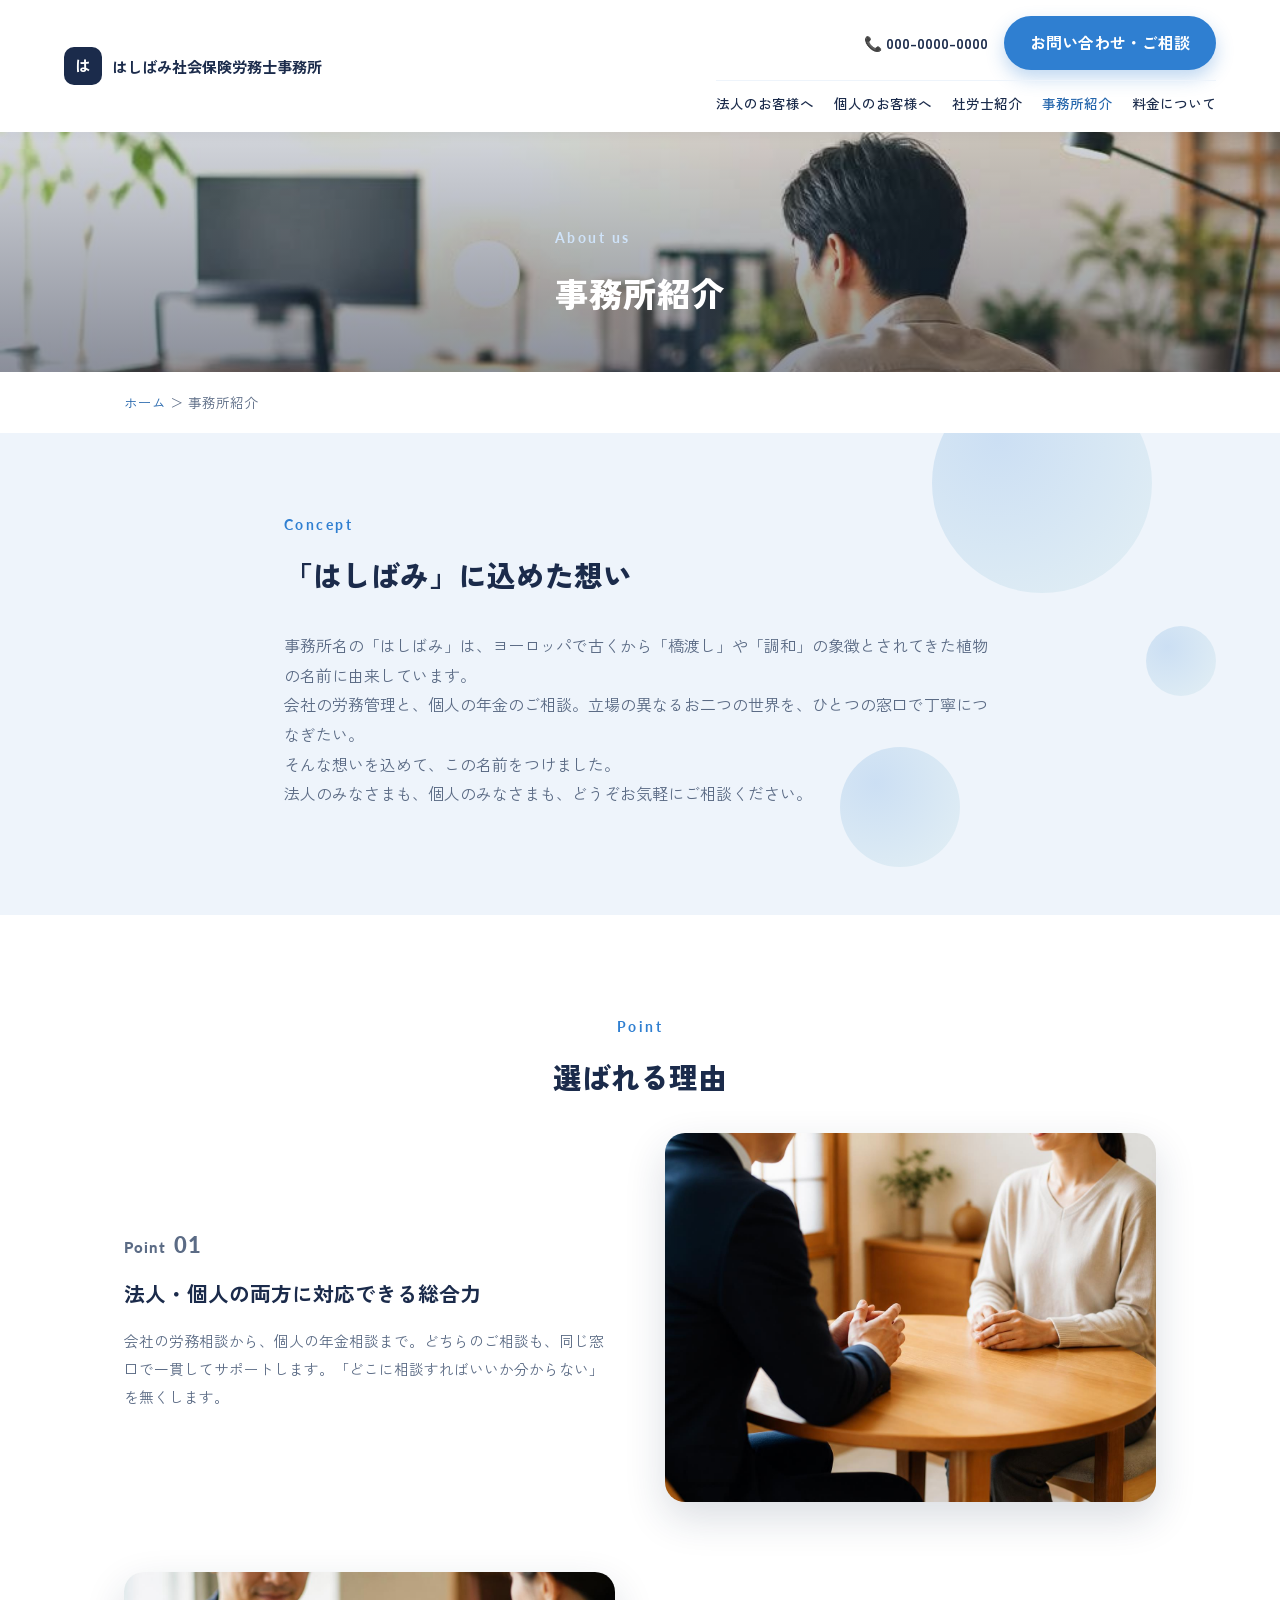
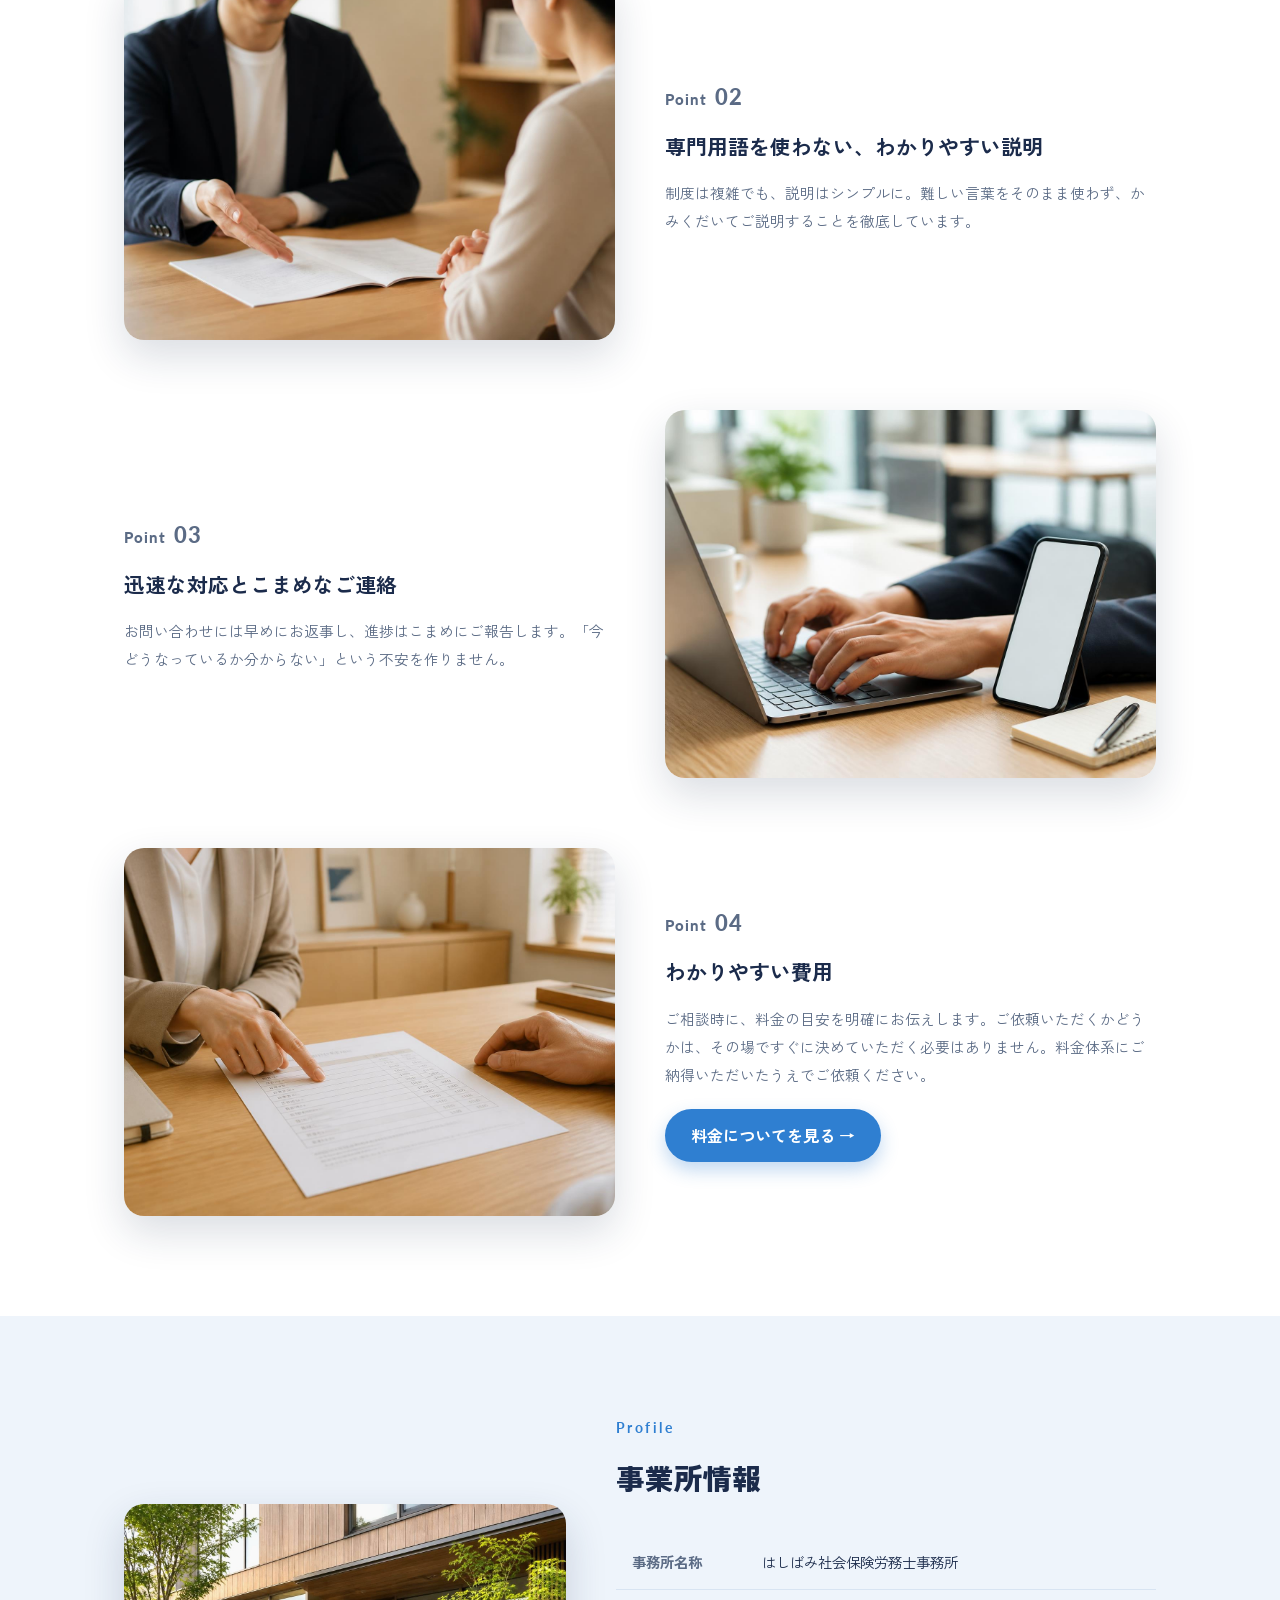
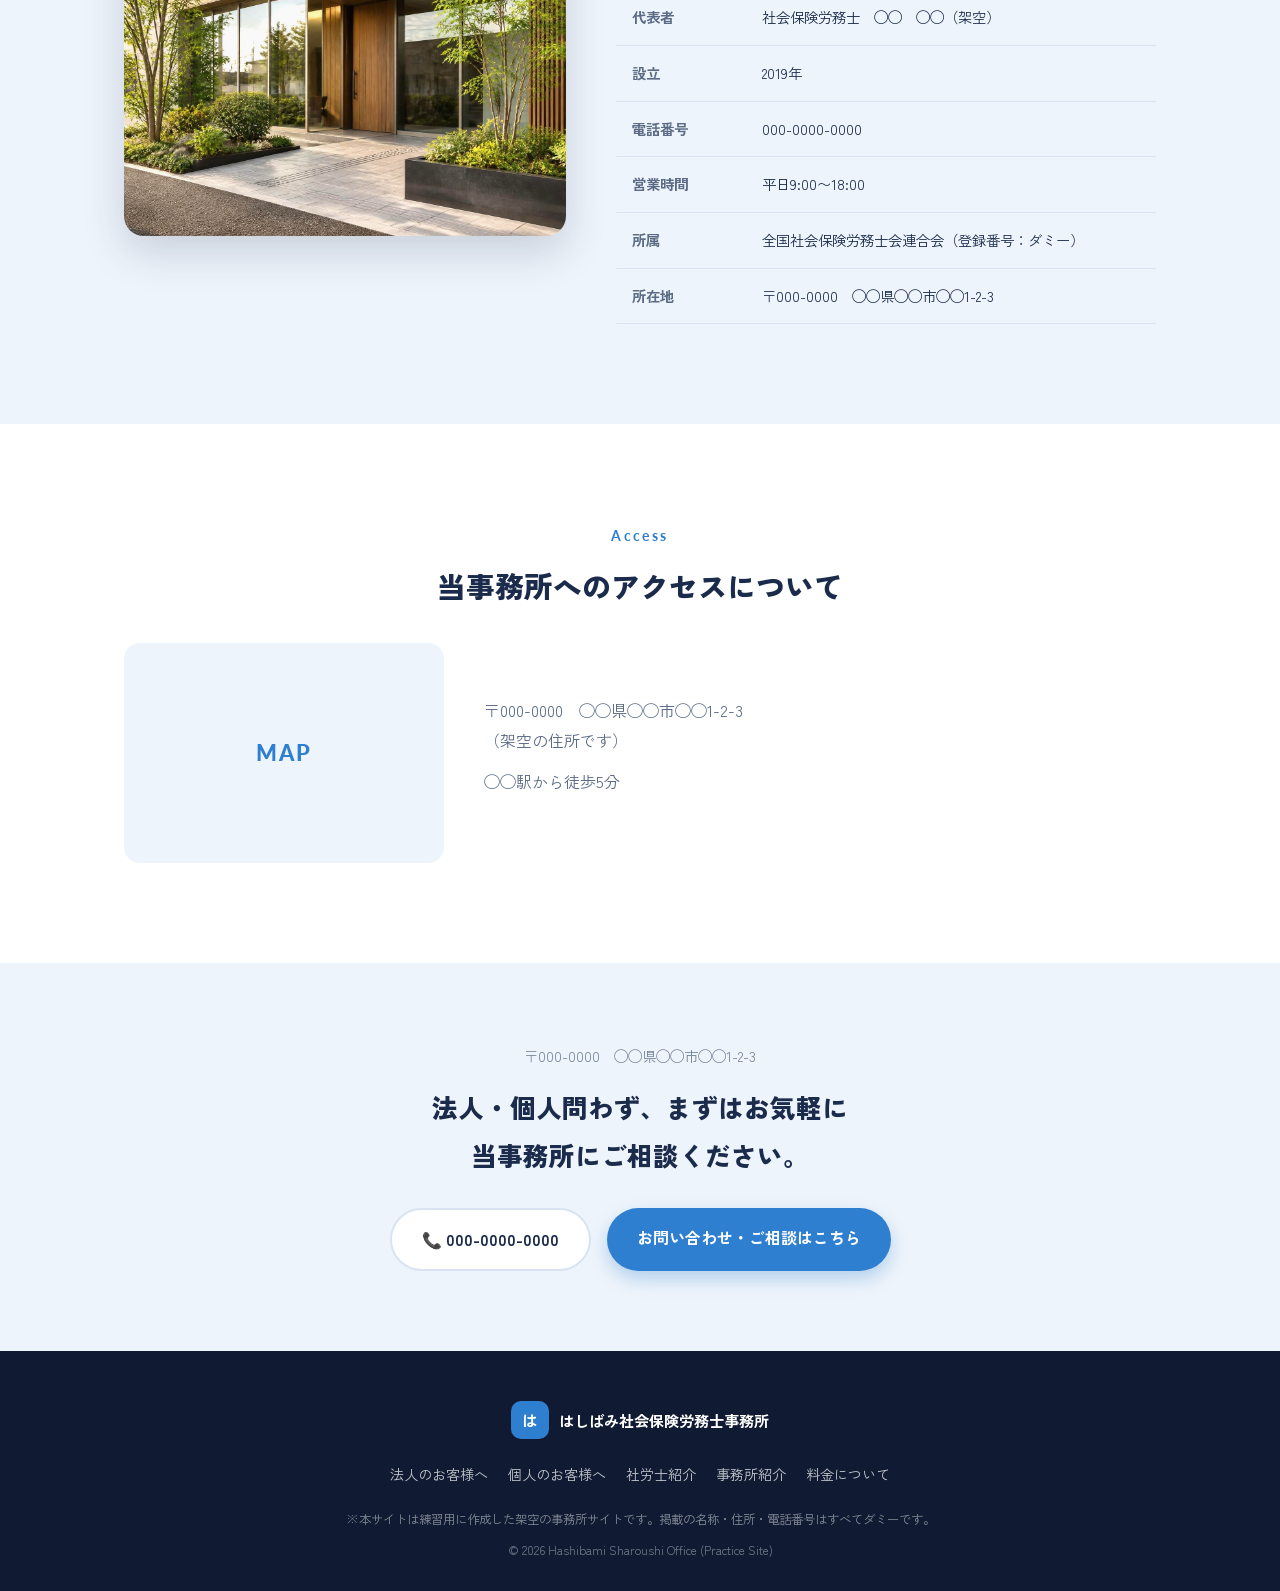
==== about.html @ 4e05c004 "取扱業務カードと選ばれる理由を写真付きデザインに変更 - index.htmlのService(取扱業務)カードをアイコン+説明文から写真+ラベルの形式に変更 - about.htmlの選ばれる理由(" ====
<!DOCTYPE html>
<html lang="ja">
<head>
<meta charset="UTF-8">
<meta name="viewport" content="width=device-width, initial-scale=1.0">
<title>事務所紹介｜はしばみ社会保険労務士事務所</title>
<meta name="description" content="はしばみ社会保険労務士事務所の由来・強み・事業所情報のご案内です。（本サイトは練習用に作成した架空の事務所サイトです）">
<link rel="preconnect" href="https://fonts.googleapis.com">
<link href="https://fonts.googleapis.com/css2?family=Zen+Kaku+Gothic+New:wght@400;500;700;900&family=Lato:wght@400;700;900&display=swap" rel="stylesheet">
<link rel="stylesheet" href="style.css">
</head>
<body>

<header class="site-header">
  <div class="header-inner">
    <a href="index.html" class="logo">
      <span class="logo-mark">は</span>
      <span class="logo-text">はしばみ社会保険労務士事務所</span>
    </a>
    <div class="header-right">
      <div class="header-top-row">
        <span class="tel">📞 000-0000-0000</span>
        <a href="contact.html" class="btn btn-primary">お問い合わせ・ご相談</a>
      </div>
      <nav class="nav" id="nav">
        <a href="corporate.html">法人のお客様へ</a>
        <a href="personal.html">個人のお客様へ</a>
        <a href="staff.html">社労士紹介</a>
        <a href="about.html" class="is-current">事務所紹介</a>
        <a href="pricing.html">料金について</a>
      </nav>
    </div>
    <button class="hamburger" id="hamburger" aria-label="メニューを開く" aria-expanded="false">
      <span></span><span></span><span></span>
    </button>
  </div>
</header>

<main>

  <section class="page-title-photo">
    <img src="images/about-photo.jpg" alt="事務所内で働くイメージ" class="bg-photo">
    <div class="bg-overlay" aria-hidden="true"></div>
    <div class="section-inner">
      <p class="section-eyebrow">About us</p>
      <h1 class="page-title-h1">事務所紹介</h1>
    </div>
  </section>

  <div class="breadcrumb">
    <div class="section-inner"><a href="index.html">ホーム</a> ＞ 事務所紹介</div>
  </div>

  <!-- CONCEPT -->
  <section class="concept about-concept">
    <div class="bubble b1"></div>
    <div class="bubble b2"></div>
    <div class="bubble b3"></div>
    <div class="section-inner concept-inner">
      <p class="section-eyebrow">Concept</p>
      <h2 class="section-title">「はしばみ」に込めた想い</h2>
      <p class="concept-text">
        事務所名の「はしばみ」は、ヨーロッパで古くから「橋渡し」や「調和」の象徴とされてきた植物の名前に由来しています。<br>
        会社の労務管理と、個人の年金のご相談。立場の異なるお二つの世界を、ひとつの窓口で丁寧につなぎたい。<br>
        そんな想いを込めて、この名前をつけました。<br>
        法人のみなさまも、個人のみなさまも、どうぞお気軽にご相談ください。
      </p>
    </div>
  </section>

  <!-- POINTS -->
  <section class="points">
    <div class="section-inner">
      <p class="section-eyebrow center">Point</p>
      <h2 class="section-title center">選ばれる理由</h2>
      <div class="points-list">
        <div class="point-row">
          <div class="point-text">
            <p class="point-eyebrow">Point <span class="point-num">01</span></p>
            <h3>法人・個人の両方に対応できる総合力</h3>
            <p>会社の労務相談から、個人の年金相談まで。どちらのご相談も、同じ窓口で一貫してサポートします。「どこに相談すればいいか分からない」を無くします。</p>
          </div>
          <div class="point-photo"><img src="images/point-1.jpg" alt="法人・個人どちらのご相談にも対応するイメージ"></div>
        </div>
        <div class="point-row">
          <div class="point-text">
            <p class="point-eyebrow">Point <span class="point-num">02</span></p>
            <h3>専門用語を使わない、わかりやすい説明</h3>
            <p>制度は複雑でも、説明はシンプルに。難しい言葉をそのまま使わず、かみくだいてご説明することを徹底しています。</p>
          </div>
          <div class="point-photo"><img src="images/point-2.jpg" alt="わかりやすく説明するイメージ"></div>
        </div>
        <div class="point-row">
          <div class="point-text">
            <p class="point-eyebrow">Point <span class="point-num">03</span></p>
            <h3>迅速な対応とこまめなご連絡</h3>
            <p>お問い合わせには早めにお返事し、進捗はこまめにご報告します。「今どうなっているか分からない」という不安を作りません。</p>
          </div>
          <div class="point-photo"><img src="images/point-3.jpg" alt="迅速に対応するイメージ"></div>
        </div>
        <div class="point-row">
          <div class="point-text">
            <p class="point-eyebrow">Point <span class="point-num">04</span></p>
            <h3>わかりやすい費用</h3>
            <p>ご相談時に、料金の目安を明確にお伝えします。ご依頼いただくかどうかは、その場ですぐに決めていただく必要はありません。料金体系にご納得いただいたうえでご依頼ください。</p>
            <a href="pricing.html" class="btn btn-primary point-cta">料金についてを見る →</a>
          </div>
          <div class="point-photo"><img src="images/point-4.jpg" alt="わかりやすい費用のイメージ"></div>
        </div>
      </div>
    </div>
  </section>

  <!-- OFFICE INFO -->
  <section class="office-info">
    <div class="section-inner office-info-inner">
      <div class="office-visual">
        <img src="images/office-photo.jpg" alt="事務所外観のイメージ">
      </div>
      <div class="office-table-wrap">
        <p class="section-eyebrow">Profile</p>
        <h2 class="section-title">事業所情報</h2>
        <table class="office-table">
          <tr><th>事務所名称</th><td>はしばみ社会保険労務士事務所</td></tr>
          <tr><th>代表者</th><td>社会保険労務士　◯◯　◯◯（架空）</td></tr>
          <tr><th>設立</th><td>2019年</td></tr>
          <tr><th>電話番号</th><td>000-0000-0000</td></tr>
          <tr><th>営業時間</th><td>平日9:00〜18:00</td></tr>
          <tr><th>所属</th><td>全国社会保険労務士会連合会（登録番号：ダミー）</td></tr>
          <tr><th>所在地</th><td>〒000-0000　◯◯県◯◯市◯◯1-2-3</td></tr>
        </table>
      </div>
    </div>
  </section>

  <!-- ACCESS -->
  <section class="access">
    <div class="section-inner">
      <p class="section-eyebrow center">Access</p>
      <h2 class="section-title center">当事務所へのアクセスについて</h2>
      <div class="access-inner">
        <div class="access-map" aria-hidden="true">MAP</div>
        <div class="access-text">
          <p>〒000-0000　◯◯県◯◯市◯◯1-2-3<br>（架空の住所です）</p>
          <p>◯◯駅から徒歩5分</p>
        </div>
      </div>
    </div>
  </section>

  <!-- CTA -->
  <section id="contact" class="cta">
    <div class="section-inner cta-inner">
      <p class="cta-address">〒000-0000　◯◯県◯◯市◯◯1-2-3</p>
      <h2>法人・個人問わず、まずはお気軽に<br>当事務所にご相談ください。</h2>
      <div class="cta-buttons">
        <span class="btn btn-white btn-lg">📞 000-0000-0000</span>
        <a href="contact.html" class="btn btn-primary btn-lg">お問い合わせ・ご相談はこちら</a>
      </div>
    </div>
  </section>

</main>

<footer class="site-footer">
  <div class="footer-inner">
    <div class="footer-logo">
      <span class="logo-mark">は</span>
      <span class="logo-text">はしばみ社会保険労務士事務所</span>
    </div>
    <nav class="footer-nav">
      <a href="corporate.html">法人のお客様へ</a>
      <a href="personal.html">個人のお客様へ</a>
      <a href="staff.html">社労士紹介</a>
      <a href="about.html">事務所紹介</a>
      <a href="pricing.html">料金について</a>
    </nav>
    <p class="footer-note">※本サイトは練習用に作成した架空の事務所サイトです。掲載の名称・住所・電話番号はすべてダミーです。</p>
    <p class="footer-copyright">© 2026 Hashibami Sharoushi Office (Practice Site)</p>
  </div>
</footer>

<script src="script.js"></script>
</body>
</html>
---- style.css ----
:root {
  --navy: #1b2b4b;
  --blue: #2f7fd1;
  --blue-dark: #2566ac;
  --bg-blue: #eef4fb;
  --bluegreen: #5fb8a8;
  --white: #ffffff;
  --text-sub: #5b6b85;
  font-size: 16px;
}

* { box-sizing: border-box; margin: 0; padding: 0; }

body {
  font-family: "Zen Kaku Gothic New", "Noto Sans JP", sans-serif;
  color: var(--navy);
  line-height: 1.85;
  background: #fff;
  -webkit-font-smoothing: antialiased;
}

a { text-decoration: none; color: inherit; }
ul { list-style: none; }
button { font-family: inherit; cursor: pointer; }
table { border-collapse: collapse; width: 100%; }

.section-inner { max-width: 1080px; margin: 0 auto; padding: 0 24px; }

.section-eyebrow {
  font-family: "Lato", sans-serif;
  color: var(--blue);
  font-weight: 700;
  letter-spacing: 0.18em;
  font-size: 0.85rem;
  margin-bottom: 10px;
}
.section-title {
  font-size: 1.8rem;
  font-weight: 900;
  margin-bottom: 30px;
}
.center { text-align: center; }
.section-eyebrow.center, .section-title.center { text-align: center; }

/* Buttons */
.btn {
  display: inline-block;
  padding: 12px 26px;
  border-radius: 999px;
  font-weight: 700;
  transition: transform 0.15s ease, opacity 0.15s ease;
  white-space: nowrap;
}
.btn:hover { transform: translateY(-2px); }
.btn-primary { background: var(--blue); color: #fff; box-shadow: 0 8px 18px rgba(47,127,209,0.3); }
.btn-primary:hover { background: var(--blue-dark); }
.btn-white { background: #fff; color: var(--navy); }
.btn-lg { padding: 15px 30px; font-size: 1rem; }

.link-arrow { color: var(--blue-dark); font-weight: 700; }

/* Header */
.site-header {
  position: sticky; top: 0; z-index: 100;
  background: #fff;
  box-shadow: 0 2px 12px rgba(20,30,60,0.06);
}
.header-inner {
  max-width: 1200px; margin: 0 auto;
  padding: 16px 24px;
  display: flex; align-items: center; justify-content: space-between; gap: 24px;
}
.logo { display: flex; align-items: center; gap: 10px; flex-shrink: 0; }
.logo-mark {
  width: 38px; height: 38px;
  background: var(--navy); color: #fff;
  border-radius: 10px;
  display: flex; align-items: center; justify-content: center;
  font-weight: 700;
}
.logo-text { font-weight: 700; color: var(--navy); font-size: 0.95rem; }

/* 右側：上段（電話・CTA）／下段（ナビ）の2段構成 */
.header-right { display: flex; flex-direction: column; align-items: flex-end; gap: 10px; }
.header-top-row { display: flex; align-items: center; gap: 16px; }
.tel { font-weight: 700; color: var(--navy); font-size: 0.92rem; white-space: nowrap; }

.nav {
  display: flex; gap: 20px;
  padding-top: 10px; border-top: 1px solid var(--bg-blue);
  width: 100%; justify-content: flex-end;
}
.nav a { font-weight: 500; font-size: 0.85rem; white-space: nowrap; }
.nav a:hover, .nav a.is-current { color: var(--blue-dark); }

.hamburger {
  display: none;
  flex-direction: column; gap: 5px;
  background: none; border: none; margin-left: auto;
}
.hamburger span { width: 24px; height: 2px; background: var(--navy); transition: transform 0.2s ease, opacity 0.2s ease; }
.hamburger.is-open span:nth-child(1) { transform: translateY(7px) rotate(45deg); }
.hamburger.is-open span:nth-child(2) { opacity: 0; }
.hamburger.is-open span:nth-child(3) { transform: translateY(-7px) rotate(-45deg); }

/* Hero */
.hero {
  position: relative;
  background: var(--navy);
  color: #fff;
  padding: 70px 24px 130px;
  overflow: hidden;
  min-height: 560px;
  display: flex;
  align-items: center;
}
.hero-photo {
  position: absolute; inset: 0;
  width: 100%; height: 100%;
  object-fit: cover;
  z-index: 0;
}
.hero-overlay {
  position: absolute; inset: 0;
  background: linear-gradient(100deg, rgba(16,24,48,0.8) 0%, rgba(20,33,64,0.62) 40%, rgba(27,43,75,0.22) 75%);
  z-index: 1;
}
.hero-inner {
  max-width: 1080px; margin: 0 auto;
  display: flex; align-items: center; gap: 48px;
  position: relative; z-index: 2;
  width: 100%;
}
.hero-vertical {
  writing-mode: vertical-rl;
  text-orientation: upright;
  font-size: 1.6rem;
  font-weight: 900;
  letter-spacing: 0.12em;
  line-height: 1.6;
  flex-shrink: 0;
  height: 460px;
  display: flex;
  align-items: flex-start;
  text-shadow: 0 2px 16px rgba(0,0,0,0.35);
}
.hero-title-sp { display: none; }
.hero-content { flex: 1; }
.hero-lead { font-size: 1rem; opacity: 0.95; margin-bottom: 32px; text-shadow: 0 1px 8px rgba(0,0,0,0.3); }

.hero-wave { position: absolute; bottom: -1px; left: 0; width: 100%; height: 80px; z-index: 2; }
.hero-wave path { fill: var(--bg-blue); }

/* Concept */
.concept { position: relative; background: var(--bg-blue); padding: 90px 0; overflow: hidden; }
.concept-inner { position: relative; z-index: 2; max-width: 760px; }
.concept-text { color: var(--text-sub); margin-bottom: 26px; }
.bubble {
  position: absolute; border-radius: 50%;
  background: radial-gradient(circle at 30% 30%, rgba(47,127,209,0.18), rgba(95,184,168,0.08));
  z-index: 1;
}
.bubble.b1 { width: 220px; height: 220px; top: -60px; right: 10%; }
.bubble.b2 { width: 120px; height: 120px; bottom: 10%; right: 25%; }
.bubble.b3 { width: 70px; height: 70px; top: 40%; right: 5%; }

/* Service */
.service { padding: 100px 0; }
.tabs { display: flex; justify-content: center; gap: 12px; margin-bottom: 44px; }
.tab-btn {
  background: #fff;
  border: 2px solid var(--bg-blue);
  color: var(--text-sub);
  padding: 12px 30px;
  border-radius: 999px;
  font-weight: 700;
  font-size: 0.95rem;
}
.tab-btn.is-active { background: var(--navy); border-color: var(--navy); color: #fff; }

.tab-panel { display: none; }
.tab-panel.is-active { display: block; }

.service-grid {
  display: grid; grid-template-columns: repeat(3, 1fr); gap: 22px;
}
.service-card { display: block; }
.service-photo {
  border-radius: 16px;
  overflow: hidden;
  aspect-ratio: 4/3;
  margin-bottom: 16px;
  box-shadow: 0 10px 26px rgba(27,43,75,0.14);
}
.service-photo img {
  width: 100%; height: 100%; object-fit: cover; display: block;
  transition: transform 0.35s ease;
}
.service-card:hover .service-photo img { transform: scale(1.06); }
.service-label {
  display: flex; align-items: center; gap: 6px;
  font-weight: 700; font-size: 0.98rem; color: var(--navy);
}
.arrow-icon { color: var(--blue); font-size: 1.3rem; font-weight: 900; line-height: 1; }
.service-more { text-align: center; margin-top: 30px; }

/* Profile */
.profile { background: linear-gradient(120deg, var(--navy), var(--blue-dark)); color: #fff; padding: 90px 0; }
.profile-inner { display: flex; align-items: center; gap: 50px; }
.profile-avatar { width: 160px; height: 160px; border-radius: 50%; flex-shrink: 0; overflow: hidden; border: 4px solid rgba(255,255,255,0.25); }
.profile-avatar img { width: 100%; height: 100%; object-fit: cover; display: block; }
.profile-text .section-title { color: #fff; }
.profile-text p { opacity: 0.9; margin-bottom: 20px; }
.profile-text .link-arrow { color: #cfe3f9; }

/* News */
.news { padding: 100px 0; }
.news-list li {
  display: flex; gap: 22px; align-items: baseline;
  padding: 18px 0; border-bottom: 1px solid var(--bg-blue);
}
.news-date { color: var(--blue); font-weight: 700; width: 110px; flex-shrink: 0; }

/* CTA */
.cta { background: var(--bg-blue); color: var(--navy); padding: 80px 0; text-align: center; }
.cta-address { opacity: 0.8; margin-bottom: 14px; font-size: 0.9rem; color: var(--text-sub); }
.cta-inner h2 { font-size: 1.6rem; font-weight: 900; margin-bottom: 30px; color: var(--navy); }
.cta-buttons { display: flex; gap: 16px; justify-content: center; flex-wrap: wrap; }
.cta .btn-white { background: #fff; color: var(--navy); border: 2px solid #d8e4f2; }

/* Footer */
.site-footer { background: #101b33; color: rgba(255,255,255,0.75); padding: 50px 24px 30px; }
.footer-inner { max-width: 1080px; margin: 0 auto; text-align: center; }
.footer-logo { display: flex; align-items: center; justify-content: center; gap: 10px; margin-bottom: 22px; }
.footer-logo .logo-mark { background: var(--blue); }
.footer-logo .logo-text { color: #fff; }
.footer-nav { display: flex; gap: 20px; justify-content: center; flex-wrap: wrap; margin-bottom: 20px; font-size: 0.88rem; }
.footer-note { font-size: 0.78rem; opacity: 0.65; margin-bottom: 8px; }
.footer-copyright { font-size: 0.76rem; opacity: 0.55; }

/* About page: breadcrumb / page title */
.breadcrumb { padding: 18px 0; font-size: 0.85rem; color: var(--text-sub); }
.breadcrumb a { color: var(--blue-dark); }
.page-title { background: var(--bg-blue); padding: 40px 0 56px; }
.page-title-h1 { font-size: 2.1rem; font-weight: 900; }
.about-concept { padding: 80px 0; }

/* Points */
.points { padding: 100px 0; background: #fff; }
.points-list { display: flex; flex-direction: column; gap: 70px; }
.point-row { display: flex; align-items: center; gap: 50px; }
.point-row:nth-child(even) { flex-direction: row-reverse; }
.point-text { flex: 1; }
.point-photo {
  flex: 1;
  border-radius: 20px;
  overflow: hidden;
  aspect-ratio: 4/3;
  box-shadow: 0 16px 40px rgba(27,43,75,0.16);
}
.point-photo img { width: 100%; height: 100%; object-fit: cover; display: block; }
.point-eyebrow {
  font-family: "Lato", sans-serif; font-weight: 900; color: var(--blue);
  font-size: 0.95rem; letter-spacing: 0.06em; margin-bottom: 8px;
}
.point-num { font-size: 1.4rem; margin-left: 4px; }
.point-text h3 { font-size: 1.3rem; margin-bottom: 14px; }
.point-text p { color: var(--text-sub); font-size: 0.92rem; line-height: 1.9; }
.point-cta { display: inline-flex; margin-top: 20px; }

/* Office info */
.office-info { padding: 100px 0; background: var(--bg-blue); }
.office-info-inner { display: grid; grid-template-columns: 0.9fr 1.1fr; gap: 50px; align-items: center; }
.office-visual { border-radius: 20px; aspect-ratio: 4/3; overflow: hidden; box-shadow: 0 16px 40px rgba(27,43,75,0.18); }
.office-visual img { width: 100%; height: 100%; object-fit: cover; display: block; }
.office-table th, .office-table td {
  text-align: left; padding: 14px 16px; border-bottom: 1px solid #d8e4f2; font-size: 0.9rem;
}
.office-table th { width: 130px; color: var(--text-sub); font-weight: 700; }

/* Access */
.access { padding: 100px 0; }
.access-inner { display: flex; gap: 40px; align-items: center; }
.access-map {
  flex-shrink: 0; width: 320px; height: 220px;
  background: var(--bg-blue); color: var(--blue);
  border-radius: 16px;
  display: flex; align-items: center; justify-content: center;
  font-family: "Lato", sans-serif; font-weight: 900; font-size: 1.4rem; letter-spacing: 0.1em;
}
.access-text p { margin-bottom: 12px; color: var(--text-sub); }

/* Responsive */
@media (max-width: 900px) {
  .hero-inner { flex-direction: column; align-items: flex-start; gap: 24px; }
  .hero-vertical { display: none; }
  .hero-title-sp { display: block; font-size: 1.7rem; font-weight: 900; margin-bottom: 18px; }
  .hero { min-height: 480px; }
  .service-grid { grid-template-columns: 1fr 1fr; }
  .profile-inner { flex-direction: column; text-align: center; }
  .office-info-inner { grid-template-columns: 1fr; }
  .office-visual { max-width: 260px; margin: 0 auto; }
  .points-list { gap: 40px; }
  .point-row, .point-row:nth-child(even) { flex-direction: column; align-items: stretch; gap: 20px; }
  .access-inner { flex-direction: column; }
  .access-map { width: 100%; }
}

@media (max-width: 720px) {
  .nav, .header-top-row { display: none; }
  .nav.is-open {
    display: flex; flex-direction: column;
    position: absolute; top: 100%; left: 0; right: 0;
    background: #fff; padding: 20px 24px; gap: 16px;
    box-shadow: 0 8px 16px rgba(20,30,60,0.08);
  }
  .hamburger { display: flex; }
  .service-grid { grid-template-columns: 1fr; }
  .tabs { flex-wrap: wrap; }
}

/* Page-title with photo background (corporate / personal / staff / contact) */
.page-title-photo {
  position: relative;
  padding: 64px 0 48px;
  overflow: hidden;
  color: #fff;
  min-height: 240px;
  display: flex;
  align-items: flex-end;
}
.page-title-photo .bg-photo { position: absolute; inset: 0; width: 100%; height: 100%; object-fit: cover; object-position: center 56%; z-index: 0; }
.page-title-photo .bg-overlay { position: absolute; inset: 0; background: linear-gradient(180deg, rgba(27,43,75,0.18) 0%, rgba(16,24,48,0.48) 100%); z-index: 1; }
.page-title-photo .section-inner { position: relative; z-index: 2; }
.page-title-photo .section-eyebrow { color: #cfe3f9; }
.page-title-photo .page-title-h1 { color: #fff; }

/* Worry list（このようなお悩みの方は） */
.worry-section { padding: 90px 0 30px; }
.worry-lead { color: var(--text-sub); margin-bottom: 30px; max-width: 640px; }
.worry-list { display: grid; gap: 12px; }
.worry-list li {
  display: flex; align-items: flex-start; gap: 14px;
  padding: 18px 22px; background: var(--bg-blue); border-radius: 12px;
  font-size: 0.95rem;
}
.worry-list li::before {
  content: "?";
  flex-shrink: 0;
  width: 26px; height: 26px; border-radius: 50%;
  background: var(--blue); color: #fff;
  display: flex; align-items: center; justify-content: center;
  font-weight: 900; font-size: 0.85rem;
}
.intro-text { padding: 50px 0 20px; }
.intro-text p { color: var(--text-sub); max-width: 720px; margin-bottom: 20px; }
.intro-text p:last-child { margin-bottom: 0; }

/* 重点分野 */
.focus-areas { padding: 70px 0 100px; }
.focus-category { margin-bottom: 36px; }
.focus-category:last-child { margin-bottom: 0; }
.focus-category h3 {
  font-size: 1.1rem; color: var(--navy); margin-bottom: 14px;
  padding-left: 14px; border-left: 4px solid var(--blue);
}
.focus-category ul { display: flex; flex-wrap: wrap; gap: 10px; }
.focus-category li {
  background: var(--bg-blue); border-radius: 8px; padding: 10px 18px;
  font-size: 0.88rem; color: var(--text-sub);
}

/* Pricing plan cards */
.plan-table { border-collapse: collapse; width: 100%; margin-bottom: 30px; }
.plan-table th, .plan-table td {
  border: 1px solid #d8e4f2; padding: 20px 24px; vertical-align: middle; text-align: left;
}
.plan-table th {
  width: 180px; background: var(--bg-blue); color: var(--navy);
  font-weight: 700; font-size: 0.95rem;
}
.plan-table td ul { display: block; }
.plan-table td li { color: var(--text-sub); font-size: 0.9rem; padding: 3px 0; }
.plan-table .plan-table-price {
  width: 160px; text-align: right; white-space: nowrap;
  font-weight: 700; font-size: 1.05rem; color: var(--blue-dark);
}
.fee-note {
  background: var(--bg-blue); border-radius: 12px; padding: 20px 24px;
  font-size: 0.85rem; color: var(--text-sub); margin-bottom: 50px;
}
.fee-table-section { margin-bottom: 60px; }
.fee-table-section h3 { font-size: 1.1rem; margin-bottom: 16px; }

/* Contact topics + form */
.contact-topics { display: grid; grid-template-columns: repeat(3, 1fr); gap: 16px; margin: 30px 0 70px; }
.contact-topic-btn {
  display: flex; align-items: center; justify-content: space-between;
  padding: 22px 24px; border: 2px solid var(--bg-blue); border-radius: 14px;
  font-weight: 700; color: var(--navy);
  transition: border-color 0.15s ease, background 0.15s ease;
}
.contact-topic-btn:hover { border-color: var(--blue); background: var(--bg-blue); }
.contact-topic-btn .arrow { color: var(--blue); font-size: 1.2rem; }

.contact-form-section { padding: 20px 0 100px; background: var(--bg-blue); }
.contact-form-section .section-title { text-align: center; }
.contact-form { max-width: 680px; margin: 0 auto; display: grid; gap: 22px; }
.form-row label { display: block; font-weight: 700; font-size: 0.9rem; margin-bottom: 8px; }
.form-row .required { color: #e0522f; font-size: 0.72rem; margin-left: 6px; }
.form-row input, .form-row select, .form-row textarea {
  width: 100%; padding: 12px 16px; border: 2px solid #d8e4f2; border-radius: 10px;
  font-family: inherit; font-size: 0.92rem; background: #fff;
}
.form-row textarea { min-height: 140px; resize: vertical; }
.form-consent { display: flex; align-items: center; gap: 10px; font-size: 0.86rem; color: var(--text-sub); }
.form-submit { text-align: center; margin-top: 6px; }
.form-note { font-size: 0.78rem; color: var(--text-sub); text-align: center; margin-top: 16px; }

@media (max-width: 900px) {
  .focus-category ul { gap: 8px; }
  .contact-topics { grid-template-columns: 1fr; }
  .plan-table, .plan-table tbody, .plan-table tr, .plan-table th, .plan-table td {
    display: block; width: auto;
  }
  .plan-table tr { margin-bottom: 4px; }
  .plan-table .plan-table-price { text-align: left; border-top: none; }
}
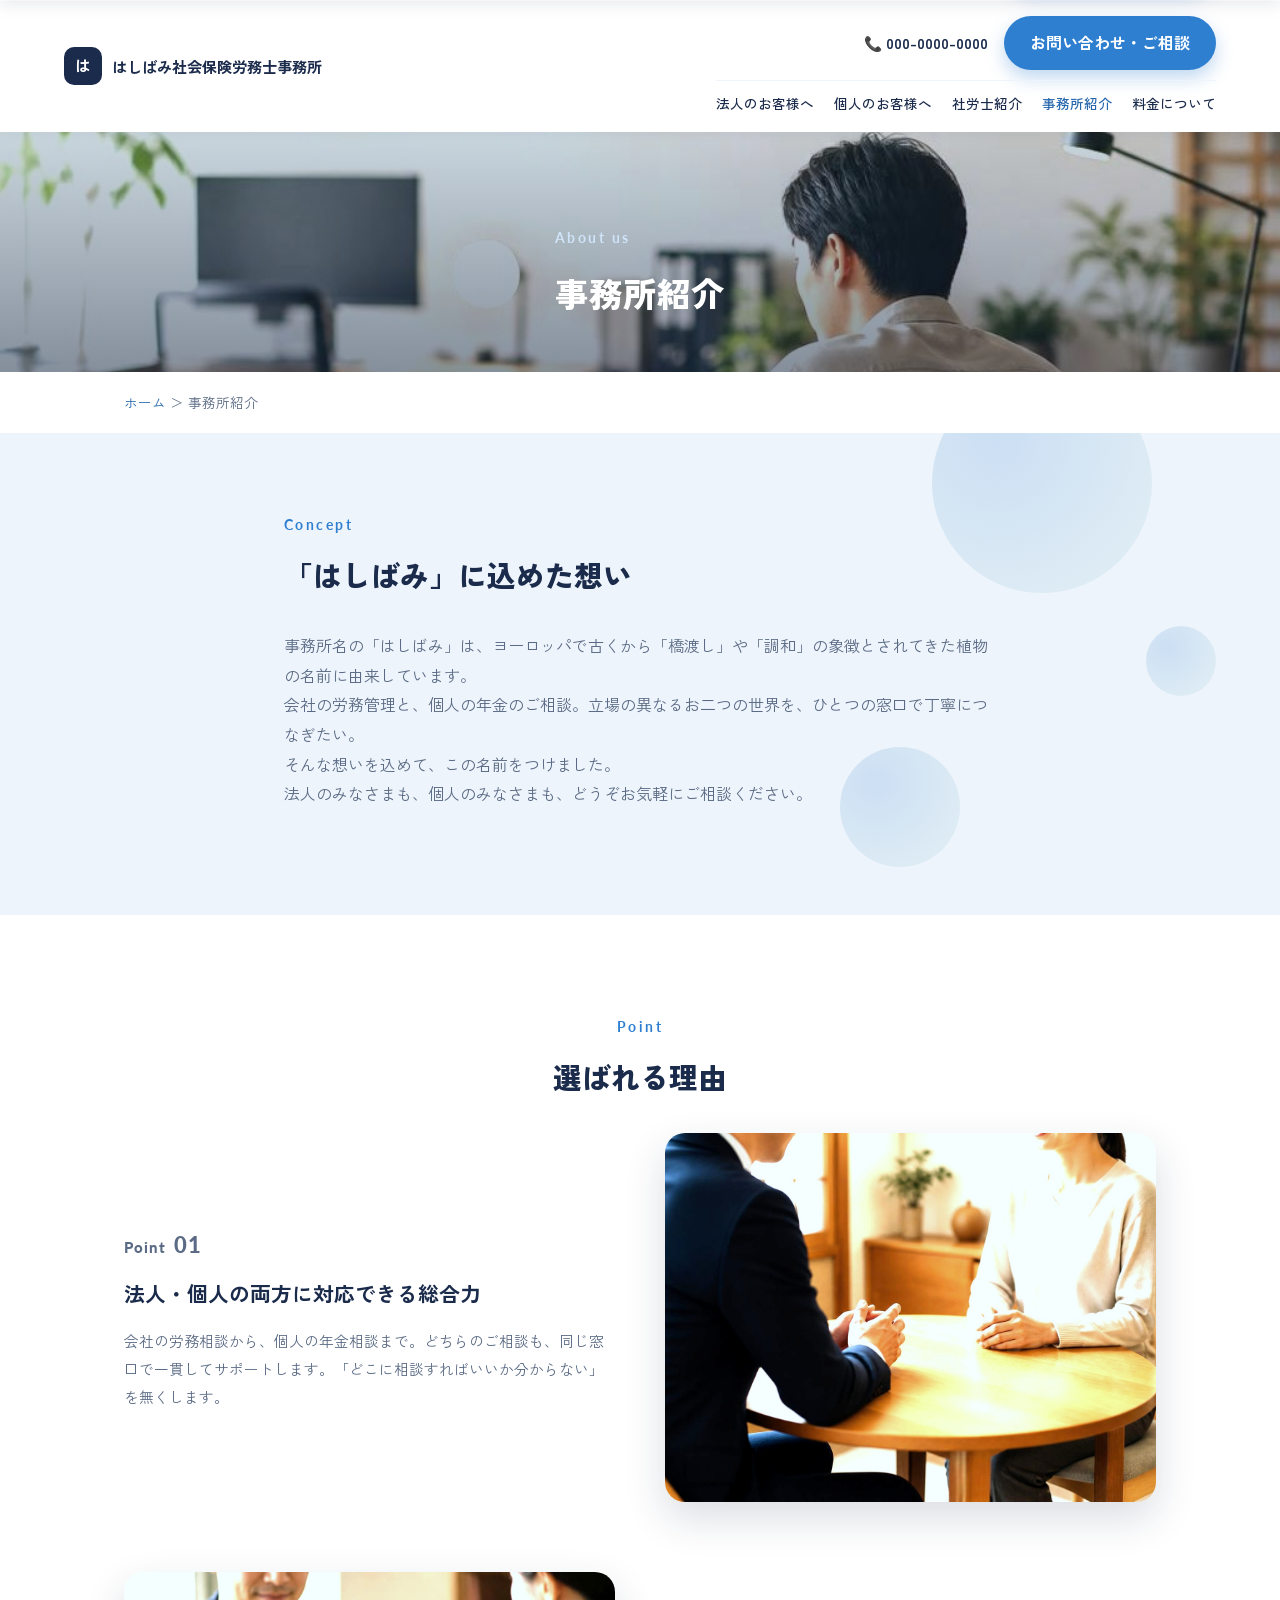
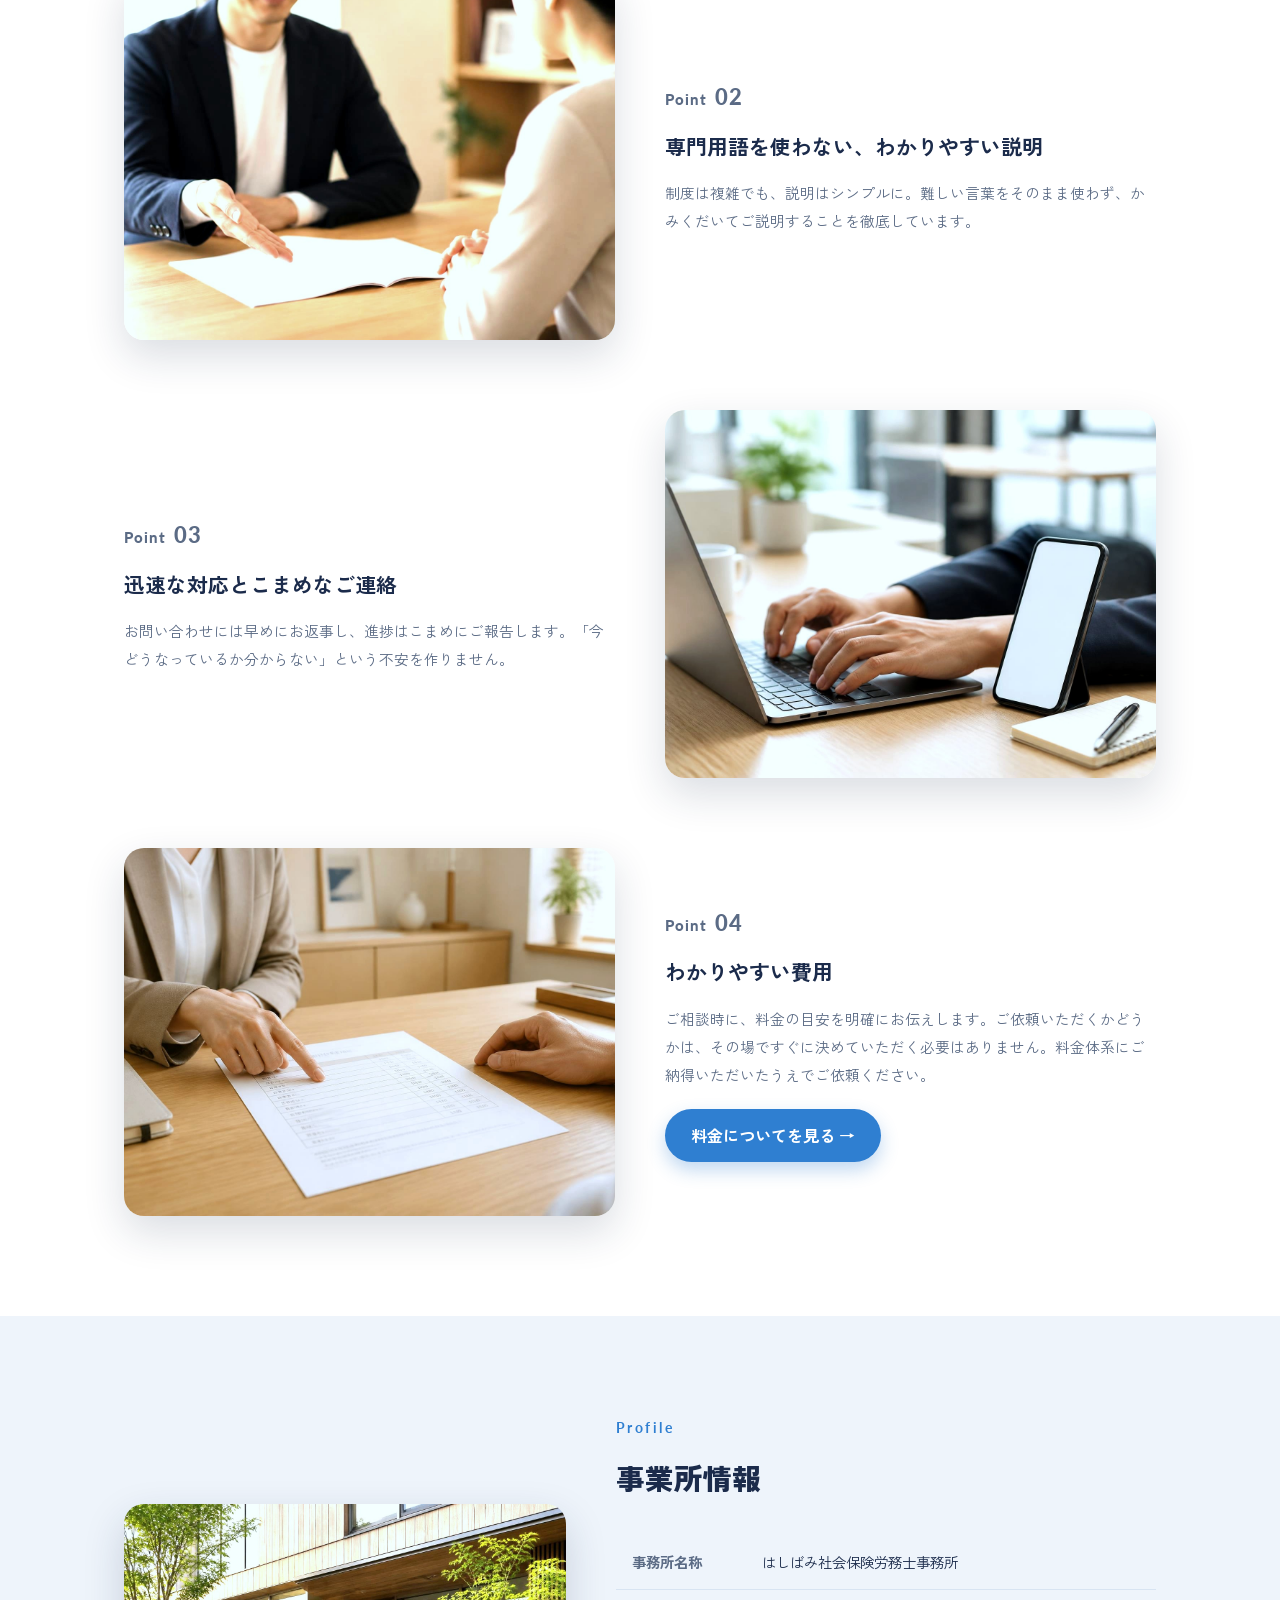
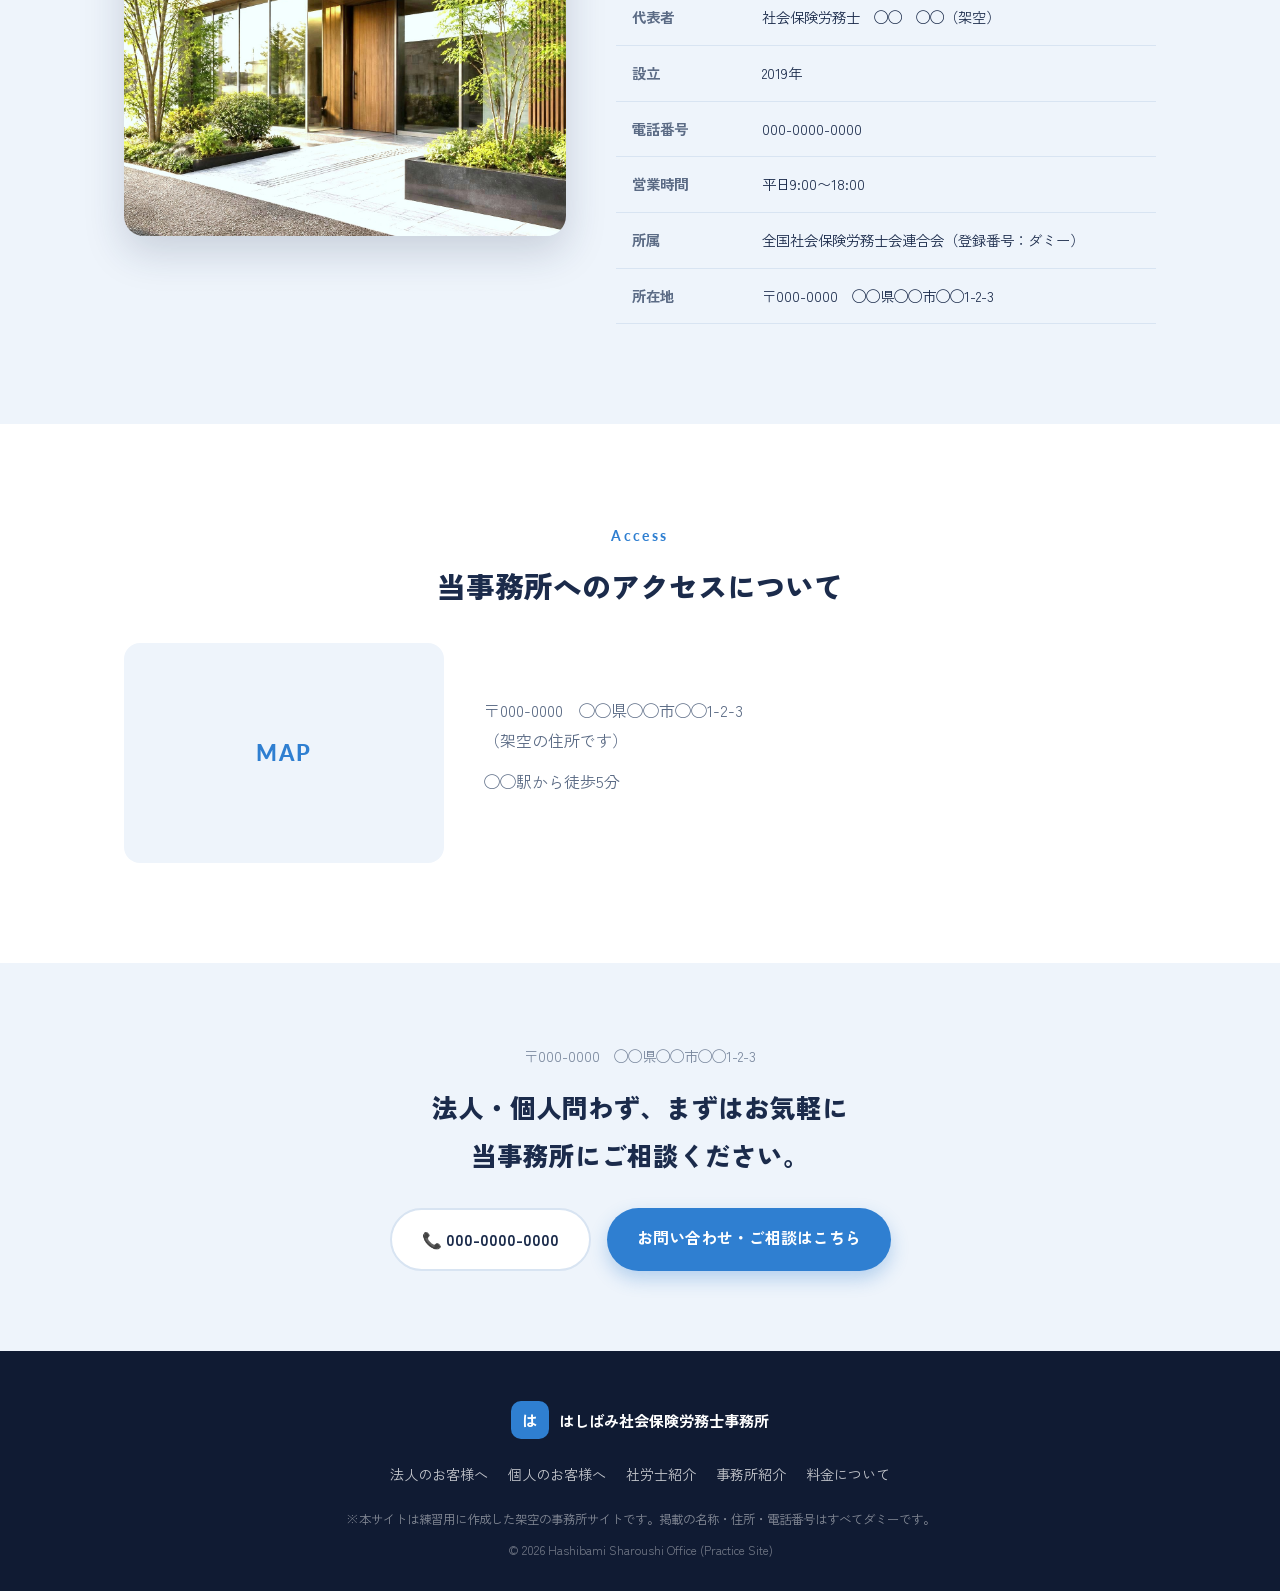
==== commit 91fdf9bd: "ヘッダーの表示をスクロール連動に変更(参考サイトの3段階挙動を再現) - ページ最上部では既存の2段ヘッダーを通常表示(position:stickyを解除し、スクロールで流れるように) - トップの" ====
--- a/about.html
+++ b/about.html
@@ -33,6 +33,23 @@
     <button class="hamburger" id="hamburger" aria-label="メニューを開く" aria-expanded="false">
       <span></span><span></span><span></span>
     </button>
+  </div>
+</header>
+
+<header class="site-header-compact" id="stickyHeader">
+  <div class="header-inner">
+    <a href="index.html" class="logo">
+      <span class="logo-mark">は</span>
+      <span class="logo-text">はしばみ社会保険労務士事務所</span>
+    </a>
+    <nav class="nav">
+      <a href="corporate.html">法人のお客様へ</a>
+      <a href="personal.html">個人のお客様へ</a>
+      <a href="staff.html">社労士紹介</a>
+      <a href="about.html" class="is-current">事務所紹介</a>
+      <a href="pricing.html">料金について</a>
+    </nav>
+    <a href="contact.html" class="btn btn-primary">お問い合わせ・ご相談</a>
   </div>
 </header>
 
--- a/style.css
+++ b/style.css
@@ -61,7 +61,7 @@
 
 /* Header */
 .site-header {
-  position: sticky; top: 0; z-index: 100;
+  position: relative; z-index: 100;
   background: #fff;
   box-shadow: 0 2px 12px rgba(20,30,60,0.06);
 }
@@ -102,6 +102,25 @@
 .hamburger.is-open span:nth-child(1) { transform: translateY(7px) rotate(45deg); }
 .hamburger.is-open span:nth-child(2) { opacity: 0; }
 .hamburger.is-open span:nth-child(3) { transform: translateY(-7px) rotate(-45deg); }
+
+/* コンパクトな追従ヘッダー（トップの画像を過ぎたら現れる） */
+.site-header-compact {
+  position: fixed; top: 0; left: 0; right: 0; z-index: 150;
+  background: #fff;
+  box-shadow: 0 4px 16px rgba(20,30,60,0.1);
+  transform: translateY(-100%);
+  transition: transform 0.3s ease;
+}
+.site-header-compact.is-visible { transform: translateY(0); }
+.site-header-compact .header-inner {
+  max-width: 1200px; margin: 0 auto;
+  padding: 12px 24px;
+  display: flex; align-items: center; justify-content: space-between; gap: 24px;
+}
+.site-header-compact .nav { display: flex; gap: 20px; }
+.site-header-compact .nav a { font-weight: 500; font-size: 0.85rem; white-space: nowrap; }
+.site-header-compact .nav a:hover, .site-header-compact .nav a.is-current { color: var(--blue-dark); }
+.site-header-compact .btn { flex-shrink: 0; }
 
 /* Hero */
 .hero {
@@ -358,16 +377,33 @@
 
 /* 重点分野 */
 .focus-areas { padding: 70px 0 100px; }
-.focus-category { margin-bottom: 36px; }
-.focus-category:last-child { margin-bottom: 0; }
-.focus-category h3 {
-  font-size: 1.1rem; color: var(--navy); margin-bottom: 14px;
-  padding-left: 14px; border-left: 4px solid var(--blue);
-}
-.focus-category ul { display: flex; flex-wrap: wrap; gap: 10px; }
-.focus-category li {
-  background: var(--bg-blue); border-radius: 8px; padding: 10px 18px;
-  font-size: 0.88rem; color: var(--text-sub);
+.focus-areas .section-title { position: relative; padding-bottom: 22px; margin-bottom: 50px; }
+.focus-areas .section-title::after {
+  content: "";
+  position: absolute; left: 50%; bottom: 0; transform: translateX(-50%);
+  width: 40px; height: 3px; background: var(--blue);
+}
+.focus-grid { display: grid; grid-template-columns: repeat(3, 1fr); gap: 44px 32px; }
+.focus-card { margin-bottom: 18px; }
+.focus-photo {
+  border-radius: 16px;
+  overflow: hidden;
+  aspect-ratio: 4/3;
+  margin-bottom: 16px;
+  box-shadow: 0 10px 26px rgba(27,43,75,0.14);
+}
+.focus-photo img { width: 100%; height: 100%; object-fit: cover; display: block; }
+.focus-label { display: flex; align-items: center; gap: 6px; font-weight: 700; font-size: 0.98rem; color: var(--navy); }
+.focus-list li {
+  position: relative; padding: 5px 0 5px 16px;
+  color: var(--text-sub); font-size: 0.88rem;
+}
+.focus-list li::before { content: "・"; position: absolute; left: 0; color: var(--blue); }
+@media (max-width: 900px) {
+  .focus-grid { grid-template-columns: 1fr 1fr; }
+}
+@media (max-width: 640px) {
+  .focus-grid { grid-template-columns: 1fr; }
 }
 
 /* Pricing plan cards */
@@ -418,7 +454,6 @@
 .form-note { font-size: 0.78rem; color: var(--text-sub); text-align: center; margin-top: 16px; }
 
 @media (max-width: 900px) {
-  .focus-category ul { gap: 8px; }
   .contact-topics { grid-template-columns: 1fr; }
   .plan-table, .plan-table tbody, .plan-table tr, .plan-table th, .plan-table td {
     display: block; width: auto;
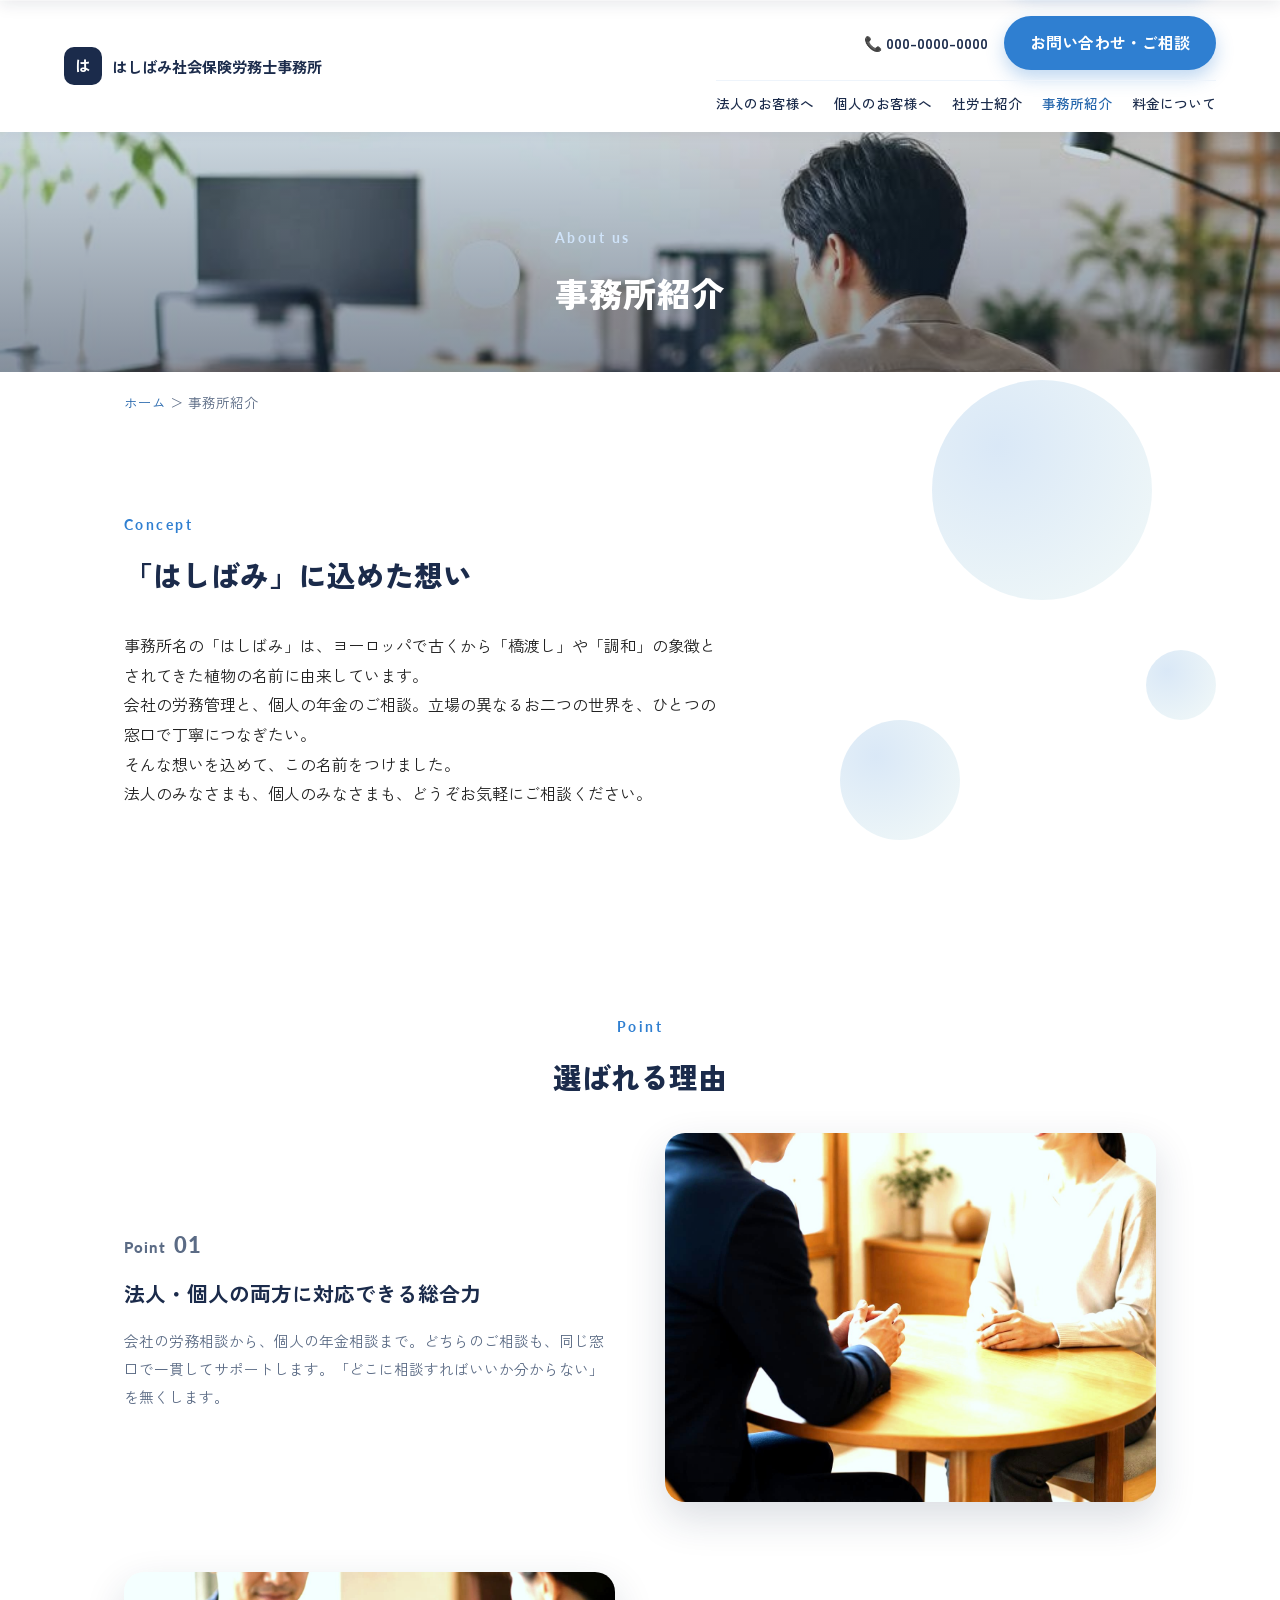
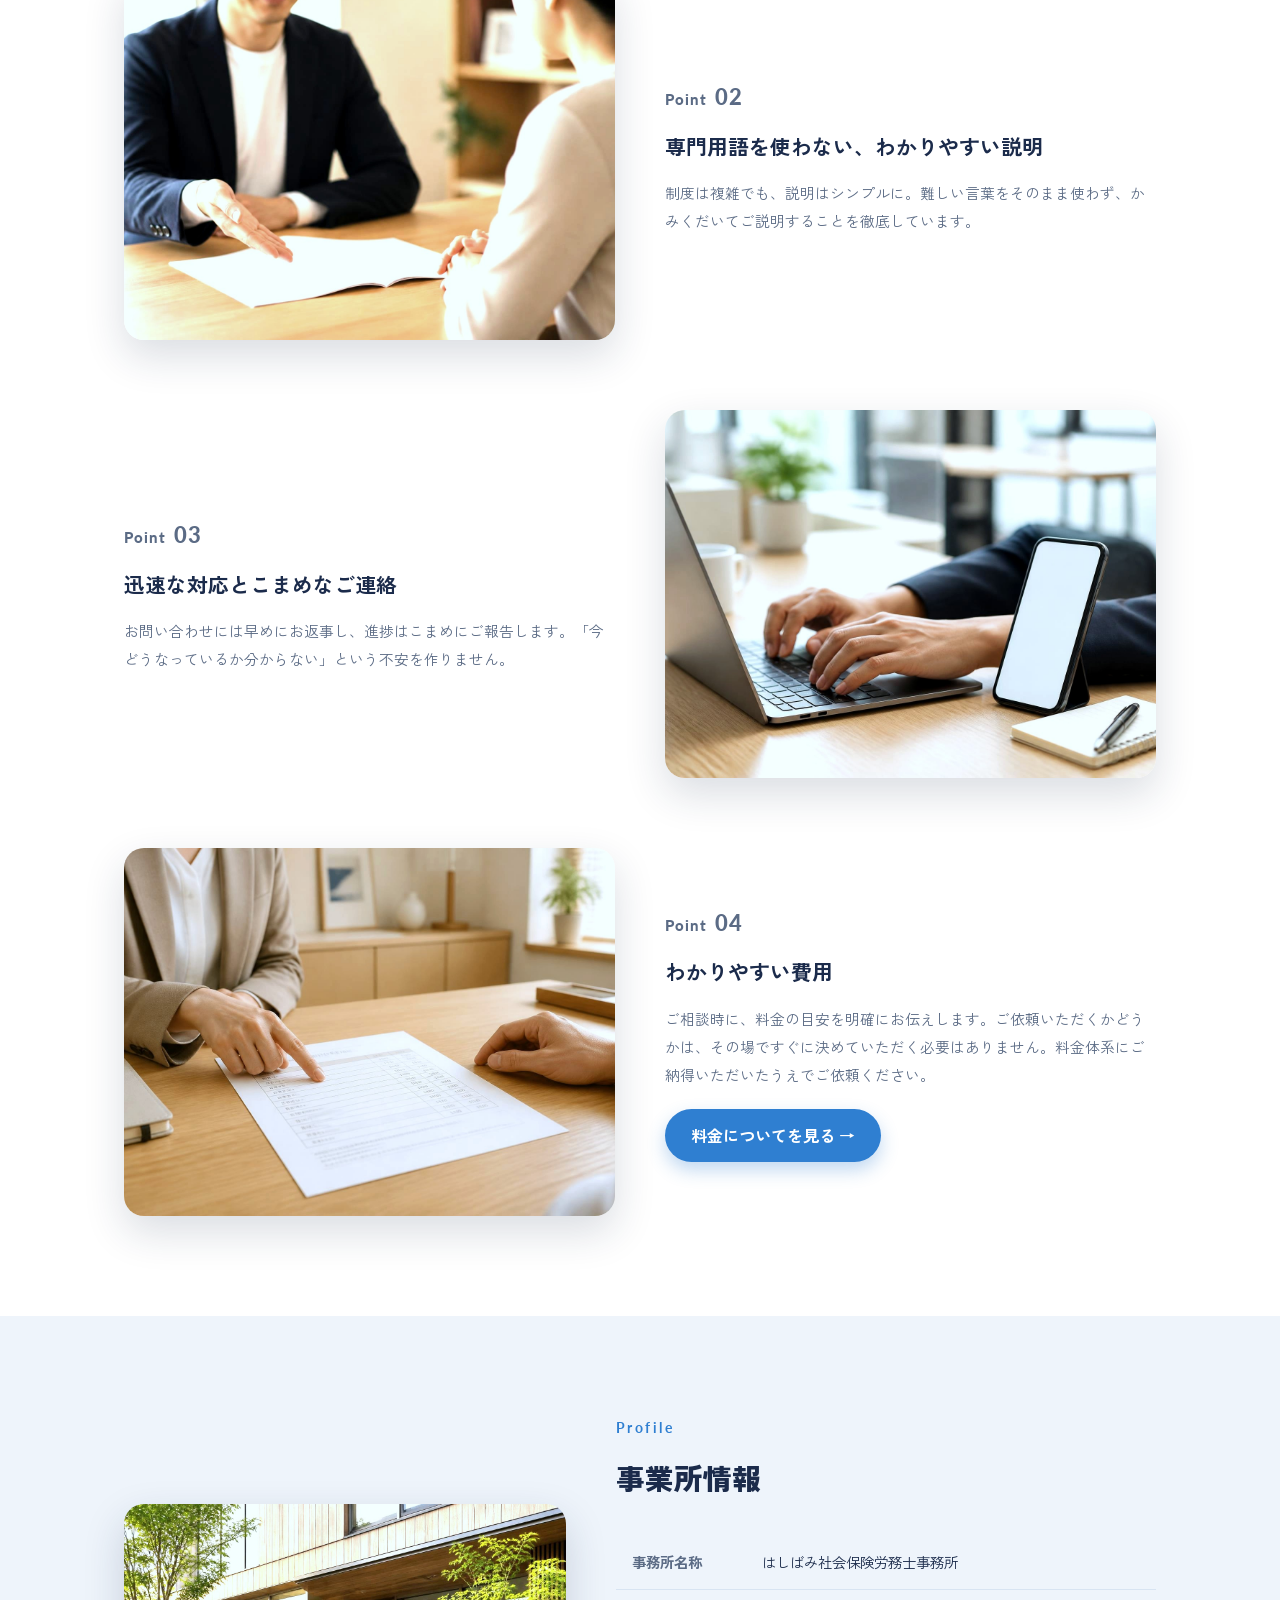
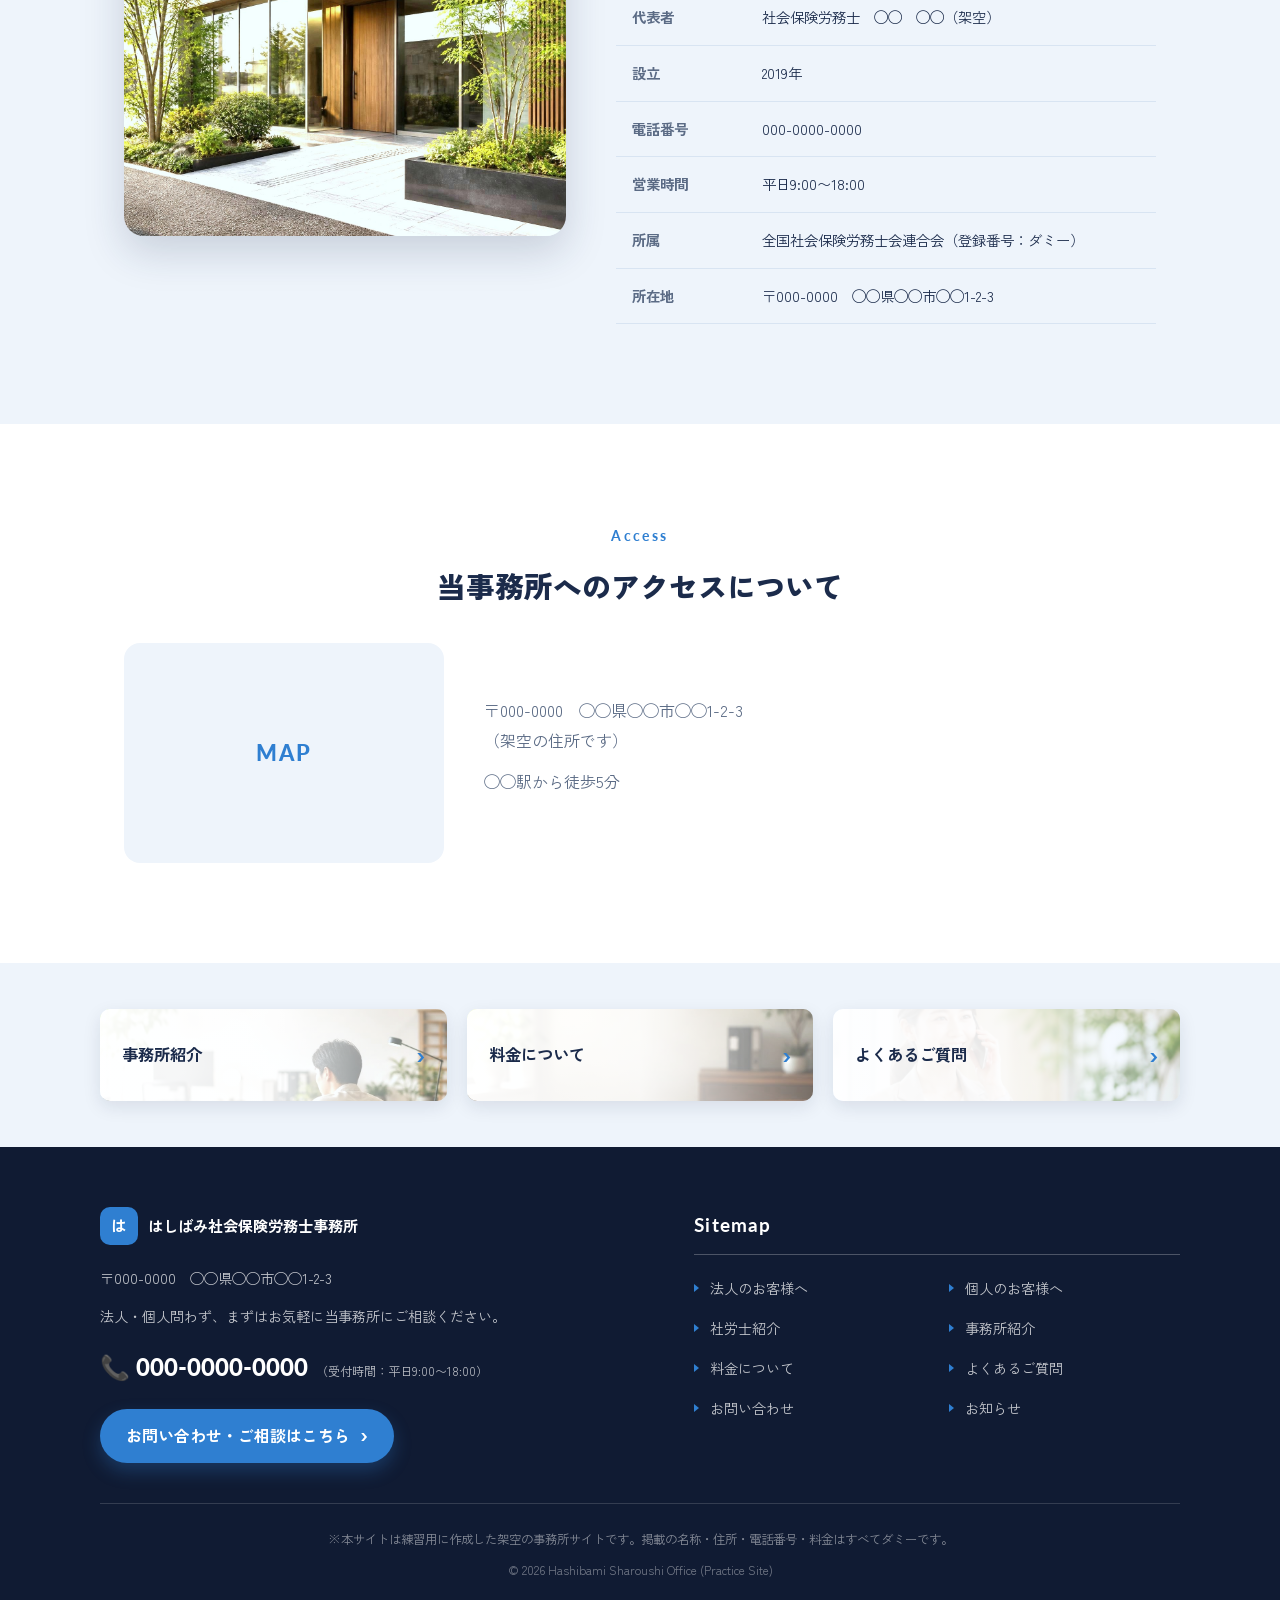
==== commit c8339d36: "フッターを参考サイト構成に刷新し、よくあるご質問ページを新規追加 【フッター】 - 独立していたCTA帯（住所・見出し・電話・ボタン）を廃止し、内容をフッター内に統合 - フッター上部に写真付きバナー" ====
--- a/about.html
+++ b/about.html
@@ -165,34 +165,58 @@
     </div>
   </section>
 
-  <!-- CTA -->
-  <section id="contact" class="cta">
-    <div class="section-inner cta-inner">
-      <p class="cta-address">〒000-0000　◯◯県◯◯市◯◯1-2-3</p>
-      <h2>法人・個人問わず、まずはお気軽に<br>当事務所にご相談ください。</h2>
-      <div class="cta-buttons">
-        <span class="btn btn-white btn-lg">📞 000-0000-0000</span>
-        <a href="contact.html" class="btn btn-primary btn-lg">お問い合わせ・ご相談はこちら</a>
-      </div>
-    </div>
-  </section>
 
 </main>
+
+<!-- FOOTER BANNERS -->
+<section class="footer-banners">
+  <div class="footer-banner-inner">
+    <a href="about.html" class="footer-banner">
+      <img src="images/about-photo.jpg" alt="">
+      <span class="footer-banner-label">事務所紹介</span>
+      <span class="footer-banner-arrow">›</span>
+    </a>
+    <a href="pricing.html" class="footer-banner">
+      <img src="images/pricing-photo.jpg" alt="">
+      <span class="footer-banner-label">料金について</span>
+      <span class="footer-banner-arrow">›</span>
+    </a>
+    <a href="question.html" class="footer-banner">
+      <img src="images/question-photo.jpg" alt="">
+      <span class="footer-banner-label">よくあるご質問</span>
+      <span class="footer-banner-arrow">›</span>
+    </a>
+  </div>
+</section>
 
 <footer class="site-footer">
   <div class="footer-inner">
-    <div class="footer-logo">
-      <span class="logo-mark">は</span>
-      <span class="logo-text">はしばみ社会保険労務士事務所</span>
-    </div>
-    <nav class="footer-nav">
-      <a href="corporate.html">法人のお客様へ</a>
-      <a href="personal.html">個人のお客様へ</a>
-      <a href="staff.html">社労士紹介</a>
-      <a href="about.html">事務所紹介</a>
-      <a href="pricing.html">料金について</a>
-    </nav>
-    <p class="footer-note">※本サイトは練習用に作成した架空の事務所サイトです。掲載の名称・住所・電話番号はすべてダミーです。</p>
+    <div class="footer-left">
+      <div class="footer-logo">
+        <span class="logo-mark">は</span>
+        <span class="logo-text">はしばみ社会保険労務士事務所</span>
+      </div>
+      <p class="footer-address">〒000-0000　◯◯県◯◯市◯◯1-2-3</p>
+      <p class="footer-lead">法人・個人問わず、まずはお気軽に当事務所にご相談ください。</p>
+      <p class="footer-tel">📞 000-0000-0000<span class="footer-hours">（受付時間：平日9:00〜18:00）</span></p>
+      <a href="contact.html" class="btn btn-primary footer-cta">お問い合わせ・ご相談はこちら<span class="arrow">›</span></a>
+    </div>
+    <div class="footer-right">
+      <p class="footer-sitemap-title">Sitemap</p>
+      <nav class="footer-sitemap">
+        <a href="corporate.html">法人のお客様へ</a>
+        <a href="personal.html">個人のお客様へ</a>
+        <a href="staff.html">社労士紹介</a>
+        <a href="about.html">事務所紹介</a>
+        <a href="pricing.html">料金について</a>
+        <a href="question.html">よくあるご質問</a>
+        <a href="contact.html">お問い合わせ</a>
+        <a href="index.html#news">お知らせ</a>
+      </nav>
+    </div>
+  </div>
+  <div class="footer-bottom">
+    <p class="footer-note">※本サイトは練習用に作成した架空の事務所サイトです。掲載の名称・住所・電話番号・料金はすべてダミーです。</p>
     <p class="footer-copyright">© 2026 Hashibami Sharoushi Office (Practice Site)</p>
   </div>
 </footer>
--- a/style.css
+++ b/style.css
@@ -123,65 +123,62 @@
 .site-header-compact .btn { flex-shrink: 0; }
 
 /* Hero */
-.hero {
-  position: relative;
-  background: var(--navy);
-  color: #fff;
-  padding: 70px 24px 130px;
-  overflow: hidden;
-  min-height: 560px;
-  display: flex;
-  align-items: center;
-}
+.hero { position: relative; background: var(--bg-blue); overflow: hidden; }
+
+.hero-photo-zone { position: relative; height: 380px; overflow: hidden; background: var(--navy); }
 .hero-photo {
   position: absolute; inset: 0;
   width: 100%; height: 100%;
   object-fit: cover;
   z-index: 0;
 }
-.hero-overlay {
-  position: absolute; inset: 0;
-  background: linear-gradient(100deg, rgba(16,24,48,0.8) 0%, rgba(20,33,64,0.62) 40%, rgba(27,43,75,0.22) 75%);
-  z-index: 1;
-}
-.hero-inner {
-  max-width: 1080px; margin: 0 auto;
-  display: flex; align-items: center; gap: 48px;
-  position: relative; z-index: 2;
-  width: 100%;
-}
+.hero-title-sp { display: none; }
+
+.hero-wave { position: absolute; top: 300px; left: 0; width: 100%; height: 80px; z-index: 2; }
+.hero-wave path { fill: var(--bg-blue); }
+
 .hero-vertical {
+  position: absolute;
+  top: 60px;
+  left: max(24px, calc(50% - 516px));
   writing-mode: vertical-rl;
   text-orientation: upright;
   font-size: 1.6rem;
   font-weight: 900;
   letter-spacing: 0.12em;
   line-height: 1.6;
-  flex-shrink: 0;
-  height: 460px;
-  display: flex;
-  align-items: flex-start;
-  text-shadow: 0 2px 16px rgba(0,0,0,0.35);
-}
-.hero-title-sp { display: none; }
-.hero-content { flex: 1; }
-.hero-lead { font-size: 1rem; opacity: 0.95; margin-bottom: 32px; text-shadow: 0 1px 8px rgba(0,0,0,0.3); }
-
-.hero-wave { position: absolute; bottom: -1px; left: 0; width: 100%; height: 80px; z-index: 2; }
-.hero-wave path { fill: var(--bg-blue); }
-
-/* Concept */
-.concept { position: relative; background: var(--bg-blue); padding: 90px 0; overflow: hidden; }
-.concept-inner { position: relative; z-index: 2; max-width: 760px; }
-.concept-text { color: var(--text-sub); margin-bottom: 26px; }
+  height: 640px;
+  color: var(--navy);
+  text-shadow: 0 0 18px rgba(255,255,255,0.95), 0 0 8px rgba(255,255,255,0.95);
+  z-index: 3;
+}
+.hero-vertical::before {
+  content: "";
+  position: absolute;
+  top: -30px; left: -24px; right: -24px;
+  height: 360px;
+  background: linear-gradient(to bottom, rgba(255,255,255,0.4) 0%, rgba(255,255,255,0.22) 60%, rgba(255,255,255,0) 100%);
+  backdrop-filter: blur(6px);
+  -webkit-backdrop-filter: blur(6px);
+  border-radius: 20px;
+  z-index: -1;
+}
+
+/* Concept（ヒーロー内に統合） */
+.hero-concept-inner {
+  position: relative; z-index: 2;
+  max-width: 1080px; margin: 0 auto;
+  padding: 0px 24px 40px 284px;
+}
+.concept-text { color: #222; margin-bottom: 26px; max-width: 600px; }
 .bubble {
   position: absolute; border-radius: 50%;
   background: radial-gradient(circle at 30% 30%, rgba(47,127,209,0.18), rgba(95,184,168,0.08));
   z-index: 1;
 }
-.bubble.b1 { width: 220px; height: 220px; top: -60px; right: 10%; }
-.bubble.b2 { width: 120px; height: 120px; bottom: 10%; right: 25%; }
-.bubble.b3 { width: 70px; height: 70px; top: 40%; right: 5%; }
+.bubble.b1 { width: 220px; height: 220px; top: 380px; right: 10%; }
+.bubble.b2 { width: 120px; height: 120px; bottom: 60px; right: 25%; }
+.bubble.b3 { width: 70px; height: 70px; bottom: 180px; right: 5%; }
 
 /* Service */
 .service { padding: 100px 0; }
@@ -240,20 +237,83 @@
 }
 .news-date { color: var(--blue); font-weight: 700; width: 110px; flex-shrink: 0; }
 
-/* CTA */
-.cta { background: var(--bg-blue); color: var(--navy); padding: 80px 0; text-align: center; }
-.cta-address { opacity: 0.8; margin-bottom: 14px; font-size: 0.9rem; color: var(--text-sub); }
-.cta-inner h2 { font-size: 1.6rem; font-weight: 900; margin-bottom: 30px; color: var(--navy); }
-.cta-buttons { display: flex; gap: 16px; justify-content: center; flex-wrap: wrap; }
-.cta .btn-white { background: #fff; color: var(--navy); border: 2px solid #d8e4f2; }
+/* フッター上部のバナーボタン（事務所紹介／料金について／よくあるご質問） */
+.footer-banners { background: var(--bg-blue); padding: 46px 24px; }
+.footer-banner-inner {
+  max-width: 1080px; margin: 0 auto;
+  display: grid; grid-template-columns: repeat(3, 1fr); gap: 20px;
+}
+.footer-banner {
+  position: relative; display: flex; align-items: center;
+  height: 92px; padding: 0 22px;
+  border-radius: 10px; overflow: hidden;
+  box-shadow: 0 6px 18px rgba(20,30,60,0.1);
+  transition: transform 0.2s ease, box-shadow 0.2s ease;
+}
+.footer-banner:hover { transform: translateY(-3px); box-shadow: 0 10px 24px rgba(20,30,60,0.18); }
+.footer-banner img {
+  position: absolute; inset: 0; width: 100%; height: 100%;
+  object-fit: cover; z-index: 0;
+}
+.footer-banner::after {
+  content: ""; position: absolute; inset: 0; z-index: 1;
+  background: linear-gradient(90deg, rgba(255,255,255,0.97) 0%, rgba(255,255,255,0.9) 50%, rgba(255,255,255,0.3) 100%);
+}
+.footer-banner-label {
+  position: relative; z-index: 2;
+  font-weight: 700; font-size: 1.02rem; color: var(--navy);
+}
+.footer-banner-arrow {
+  position: relative; z-index: 2; margin-left: auto;
+  color: var(--blue); font-size: 1.4rem; font-weight: 900; line-height: 1;
+}
 
 /* Footer */
-.site-footer { background: #101b33; color: rgba(255,255,255,0.75); padding: 50px 24px 30px; }
-.footer-inner { max-width: 1080px; margin: 0 auto; text-align: center; }
-.footer-logo { display: flex; align-items: center; justify-content: center; gap: 10px; margin-bottom: 22px; }
+.site-footer { background: #101b33; color: rgba(255,255,255,0.75); padding: 60px 24px 28px; }
+.footer-inner {
+  max-width: 1080px; margin: 0 auto;
+  display: grid; grid-template-columns: 1.1fr 1fr; gap: 60px;
+  padding-bottom: 40px;
+}
+.footer-logo { display: flex; align-items: center; gap: 10px; margin-bottom: 20px; }
 .footer-logo .logo-mark { background: var(--blue); }
 .footer-logo .logo-text { color: #fff; }
-.footer-nav { display: flex; gap: 20px; justify-content: center; flex-wrap: wrap; margin-bottom: 20px; font-size: 0.88rem; }
+.footer-address { font-size: 0.88rem; margin-bottom: 12px; }
+.footer-lead { font-size: 0.88rem; margin-bottom: 16px; }
+.footer-tel {
+  font-family: "Lato", sans-serif; font-size: 1.5rem; font-weight: 900;
+  color: #fff; margin-bottom: 20px;
+}
+.footer-hours {
+  font-family: "Zen Kaku Gothic New", sans-serif; font-size: 0.76rem; font-weight: 400;
+  color: rgba(255,255,255,0.7); margin-left: 8px;
+}
+.footer-cta { display: inline-flex; align-items: center; gap: 10px; }
+.footer-cta .arrow { font-size: 1.2rem; font-weight: 900; line-height: 1; }
+
+.footer-sitemap-title {
+  font-family: "Lato", sans-serif; font-size: 1.2rem; font-weight: 700; color: #fff;
+  letter-spacing: 0.06em;
+  padding-bottom: 12px; margin-bottom: 20px;
+  border-bottom: 1px solid rgba(255,255,255,0.25);
+}
+.footer-sitemap { display: grid; grid-template-columns: repeat(2, 1fr); gap: 14px 24px; }
+.footer-sitemap a {
+  position: relative; padding-left: 16px; font-size: 0.88rem;
+  transition: color 0.15s ease;
+}
+.footer-sitemap a::before {
+  content: ""; position: absolute; left: 0; top: 50%;
+  margin-top: -4px;
+  border-left: 5px solid var(--blue);
+  border-top: 4px solid transparent; border-bottom: 4px solid transparent;
+}
+.footer-sitemap a:hover { color: #fff; }
+
+.footer-bottom {
+  max-width: 1080px; margin: 0 auto; padding-top: 24px;
+  border-top: 1px solid rgba(255,255,255,0.15); text-align: center;
+}
 .footer-note { font-size: 0.78rem; opacity: 0.65; margin-bottom: 8px; }
 .footer-copyright { font-size: 0.76rem; opacity: 0.55; }
 
@@ -311,10 +371,15 @@
 
 /* Responsive */
 @media (max-width: 900px) {
-  .hero-inner { flex-direction: column; align-items: flex-start; gap: 24px; }
   .hero-vertical { display: none; }
-  .hero-title-sp { display: block; font-size: 1.7rem; font-weight: 900; margin-bottom: 18px; }
-  .hero { min-height: 480px; }
+  .hero-photo-zone { display: flex; align-items: center; padding: 0 24px; height: 280px; }
+  .hero-title-sp {
+    display: block; position: relative; z-index: 1;
+    color: #fff; font-size: 1.5rem; font-weight: 900;
+    text-shadow: 0 2px 16px rgba(0,0,0,0.6), 0 1px 5px rgba(0,0,0,0.65);
+  }
+  .hero-wave { top: 200px; }
+  .hero-concept-inner { padding-left: 24px; }
   .service-grid { grid-template-columns: 1fr 1fr; }
   .profile-inner { flex-direction: column; text-align: center; }
   .office-info-inner { grid-template-columns: 1fr; }
@@ -453,6 +518,64 @@
 .form-submit { text-align: center; margin-top: 6px; }
 .form-note { font-size: 0.78rem; color: var(--text-sub); text-align: center; margin-top: 16px; }
 
+/* FAQ（よくあるご質問） */
+.faq-jump { display: grid; grid-template-columns: repeat(3, 1fr); gap: 14px; }
+.faq-jump-btn {
+  display: flex; align-items: center; justify-content: space-between; gap: 10px;
+  padding: 18px 22px; border: 2px solid var(--bg-blue); border-radius: 12px;
+  font-weight: 700; font-size: 0.9rem; color: var(--navy);
+  transition: border-color 0.15s ease, background 0.15s ease;
+}
+.faq-jump-btn:hover { border-color: var(--blue); background: var(--bg-blue); }
+.faq-jump-btn .arrow { color: var(--blue); font-size: 1.1rem; line-height: 1; flex-shrink: 0; }
+
+.faq-section { padding: 70px 0; }
+.faq-section-alt { background: var(--bg-blue); }
+.faq-heading { position: relative; padding-bottom: 22px; margin-bottom: 44px; }
+.faq-heading::after {
+  content: ""; position: absolute; left: 50%; bottom: 0; transform: translateX(-50%);
+  width: 40px; height: 3px; background: var(--blue);
+}
+
+.faq-item { border-bottom: 1px dashed #c5d5e8; }
+.faq-item summary {
+  position: relative; cursor: pointer; list-style: none;
+  display: flex; align-items: center; gap: 18px;
+  padding: 22px 44px 22px 0;
+}
+.faq-item summary::-webkit-details-marker { display: none; }
+.faq-item summary:hover .faq-question { color: var(--blue); }
+.faq-q {
+  font-family: "Lato", sans-serif; font-size: 1.6rem; font-weight: 400;
+  color: var(--blue); flex-shrink: 0; line-height: 1;
+}
+.faq-question { font-weight: 700; font-size: 0.98rem; color: var(--blue-dark); transition: color 0.15s ease; }
+.faq-item summary::after {
+  content: ""; position: absolute; right: 0; top: 50%;
+  width: 24px; height: 24px; margin-top: -12px;
+  border-radius: 50%; background-color: var(--blue);
+  background-image: url("data:image/svg+xml,%3Csvg xmlns='http://www.w3.org/2000/svg' viewBox='0 0 24 24' fill='none' stroke='white' stroke-width='3' stroke-linecap='round' stroke-linejoin='round'%3E%3Cpath d='M6 9l6 6 6-6'/%3E%3C/svg%3E");
+  background-repeat: no-repeat; background-position: center; background-size: 14px 14px;
+  transition: transform 0.2s ease;
+}
+.faq-item[open] summary::after { transform: rotate(180deg); }
+
+.faq-answer {
+  position: relative;
+  margin: 4px 0 28px;
+  padding: 22px 26px;
+  background: #fff;
+  border: 2px solid var(--blue);
+  border-radius: 8px;
+}
+.faq-answer::before {
+  content: ""; position: absolute; top: -10px; left: 46px;
+  border-left: 10px solid transparent; border-right: 10px solid transparent;
+  border-bottom: 10px solid var(--blue);
+}
+.faq-answer p { font-size: 0.92rem; color: #222; line-height: 1.95; }
+.faq-answer a { color: var(--blue-dark); font-weight: 700; text-decoration: underline; }
+
 @media (max-width: 900px) {
   .contact-topics { grid-template-columns: 1fr; }
   .plan-table, .plan-table tbody, .plan-table tr, .plan-table th, .plan-table td {
@@ -460,4 +583,19 @@
   }
   .plan-table tr { margin-bottom: 4px; }
   .plan-table .plan-table-price { text-align: left; border-top: none; }
-}
+
+  .faq-jump { grid-template-columns: 1fr; }
+  .footer-banner-inner { grid-template-columns: 1fr; }
+  .footer-inner { grid-template-columns: 1fr; gap: 44px; }
+}
+
+@media (max-width: 640px) {
+  .faq-item summary { gap: 12px; padding-right: 36px; }
+  .faq-q { font-size: 1.3rem; }
+  .faq-question { font-size: 0.92rem; }
+  .faq-answer { padding: 18px 20px; }
+  .faq-answer::before { left: 30px; }
+  .footer-sitemap { grid-template-columns: 1fr; }
+  .footer-tel { font-size: 1.3rem; }
+  .footer-hours { display: block; margin-left: 0; }
+}
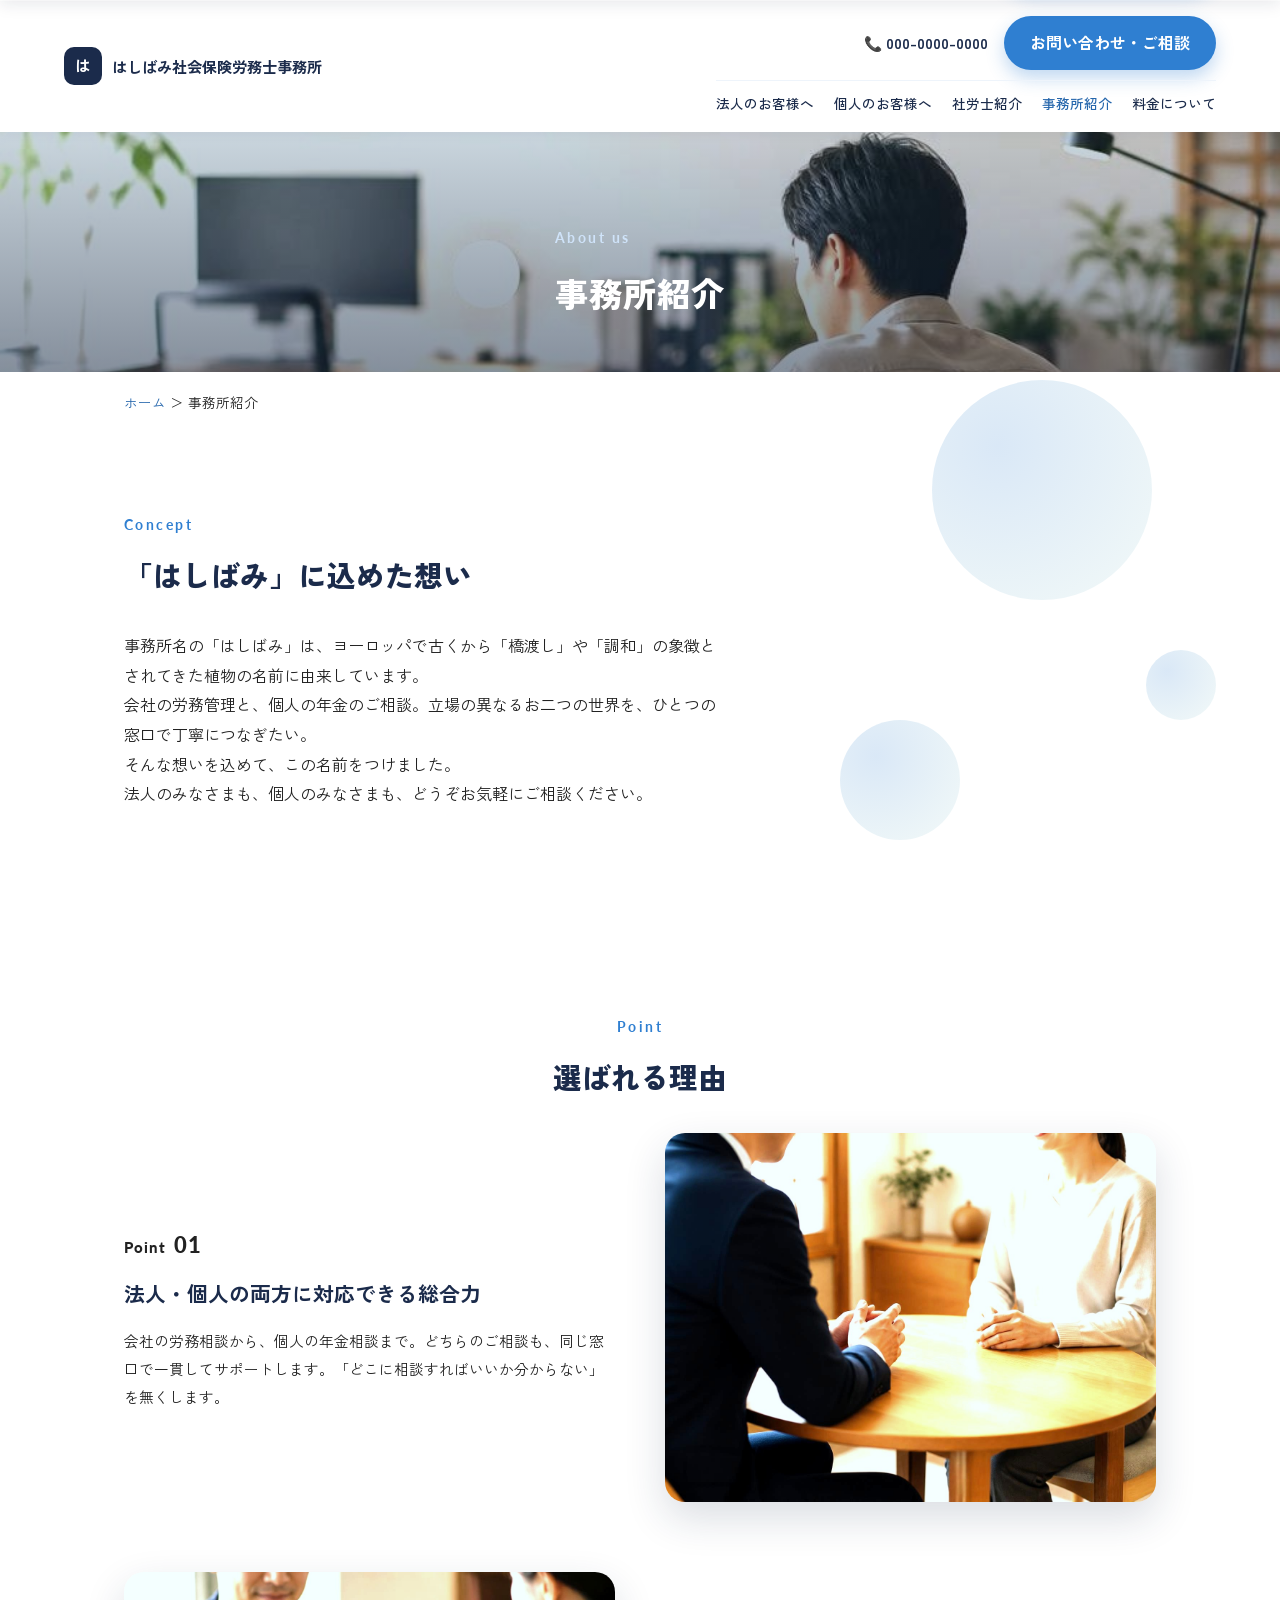
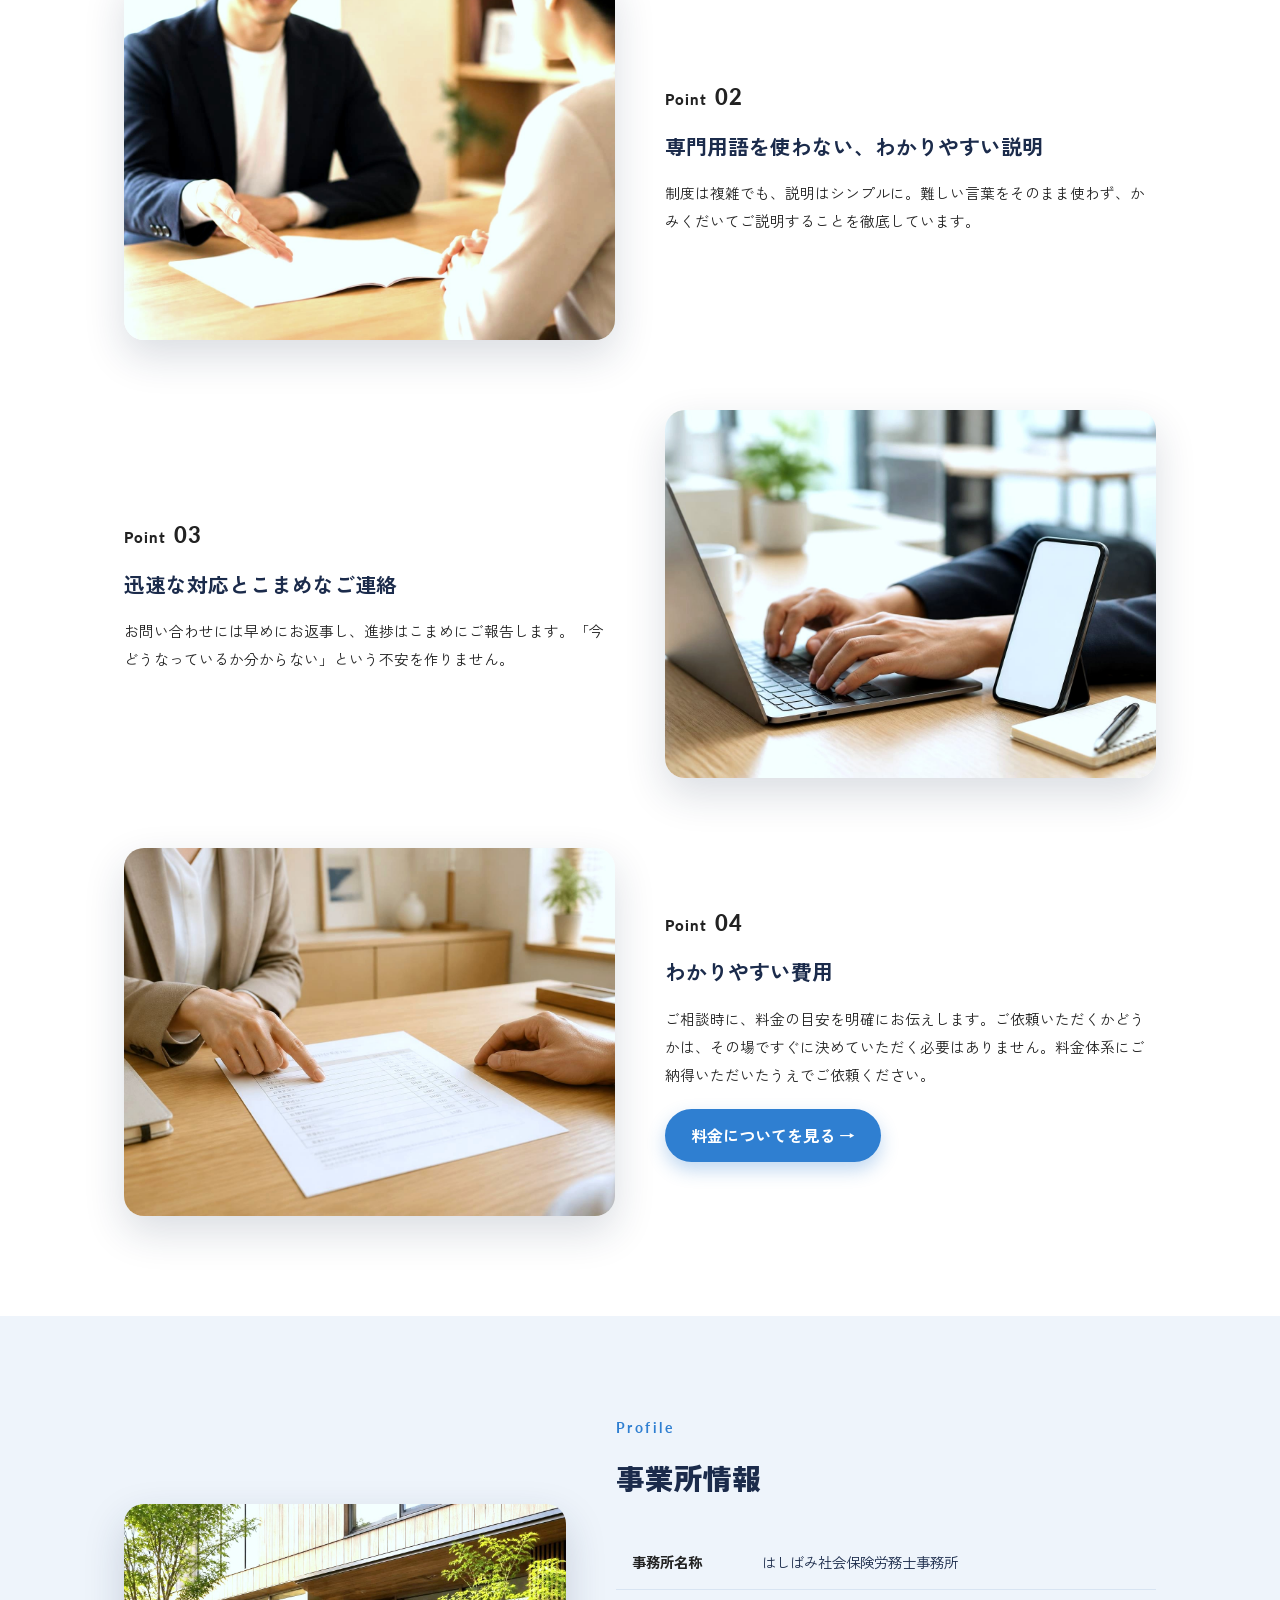
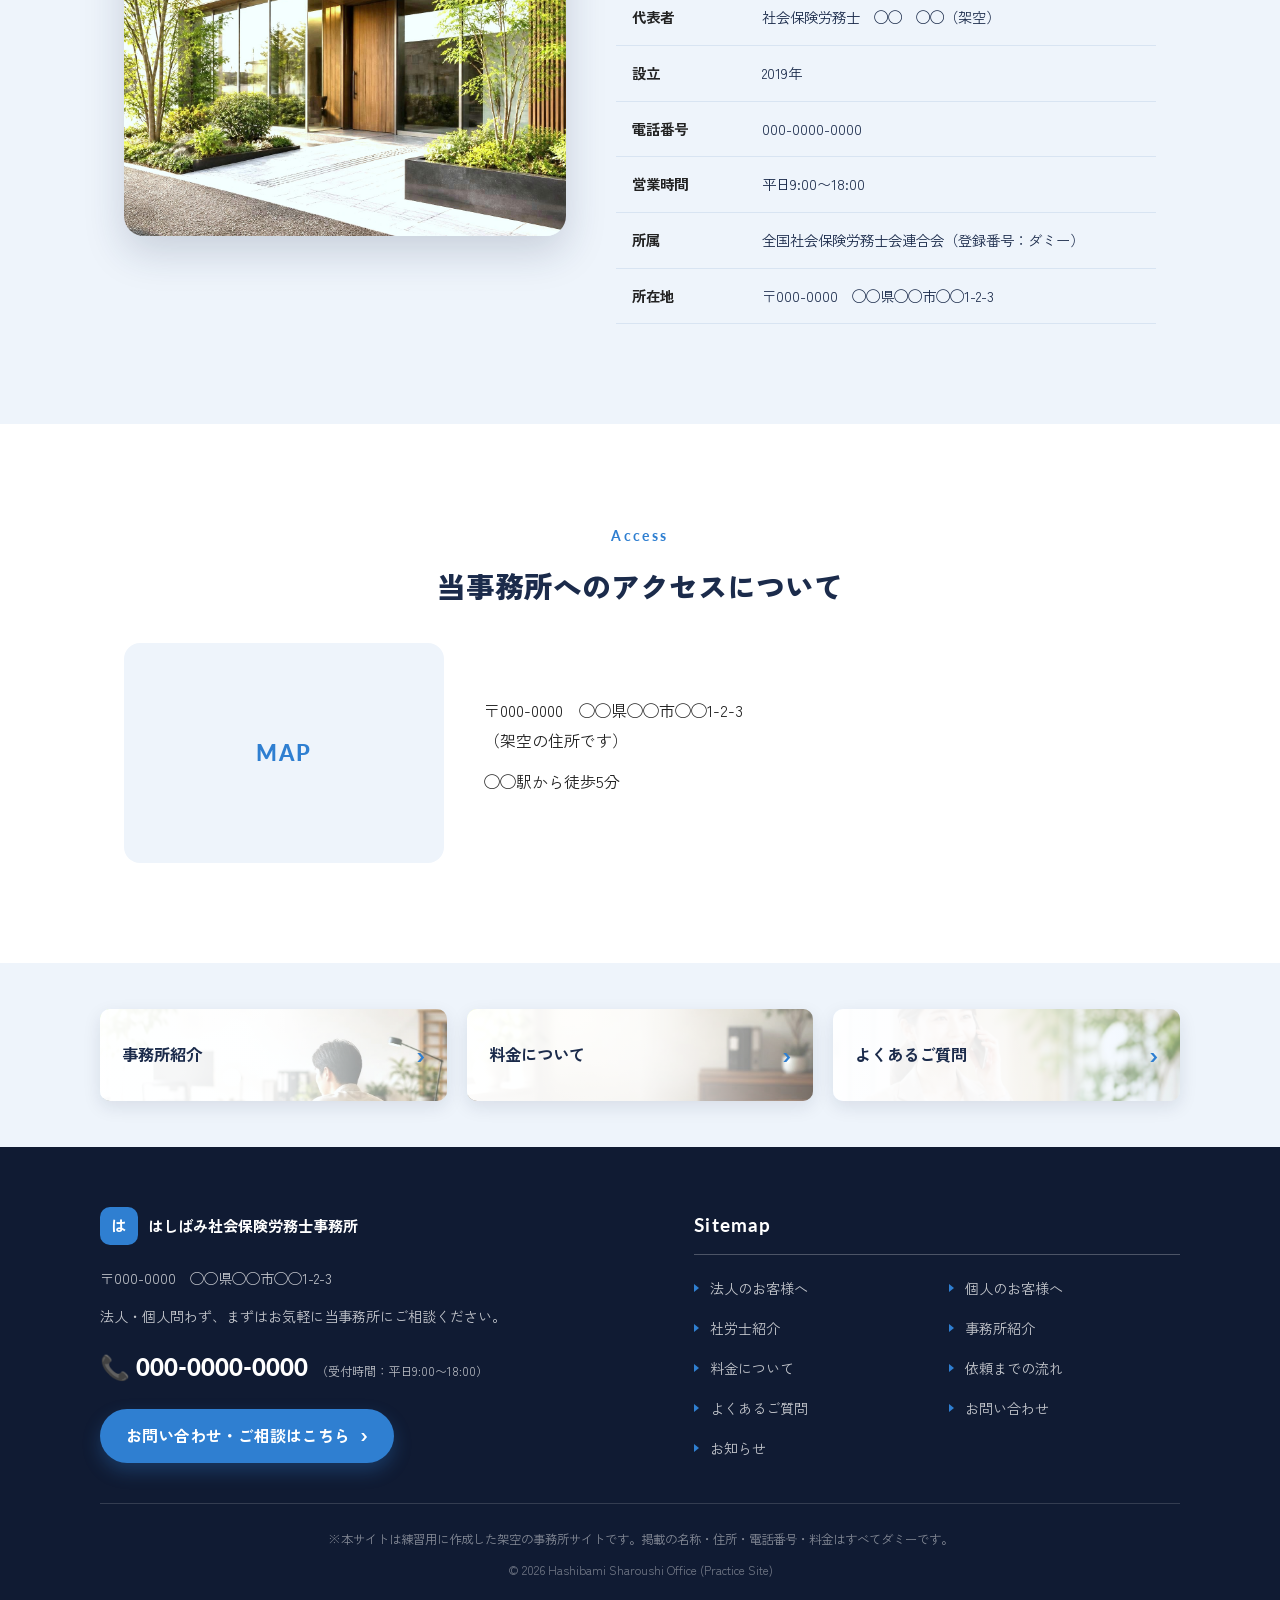
==== commit 1a96ece4: "お知らせ一覧・依頼までの流れページを追加し、行き止まり導線を解消 - news.html を新規作成（既存の.news-list CSSを流用、2026/2025の年別に計8件） - flow.htm" ====
--- a/about.html
+++ b/about.html
@@ -209,9 +209,10 @@
         <a href="staff.html">社労士紹介</a>
         <a href="about.html">事務所紹介</a>
         <a href="pricing.html">料金について</a>
+        <a href="flow.html">依頼までの流れ</a>
         <a href="question.html">よくあるご質問</a>
         <a href="contact.html">お問い合わせ</a>
-        <a href="index.html#news">お知らせ</a>
+        <a href="news.html">お知らせ</a>
       </nav>
     </div>
   </div>
--- a/style.css
+++ b/style.css
@@ -5,7 +5,7 @@
   --bg-blue: #eef4fb;
   --bluegreen: #5fb8a8;
   --white: #ffffff;
-  --text-sub: #5b6b85;
+  --text-sub: #222222;
   font-size: 16px;
 }
 
@@ -139,24 +139,25 @@
 
 .hero-vertical {
   position: absolute;
-  top: 60px;
-  left: max(24px, calc(50% - 516px));
+  top: 230px;
+  left: max(24px, calc(50% - 422px));
   writing-mode: vertical-rl;
   text-orientation: upright;
-  font-size: 1.6rem;
+  font-size: 1.85rem;
   font-weight: 900;
   letter-spacing: 0.12em;
   line-height: 1.6;
-  height: 640px;
+  height: 320px;
   color: var(--navy);
   text-shadow: 0 0 18px rgba(255,255,255,0.95), 0 0 8px rgba(255,255,255,0.95);
   z-index: 3;
 }
+/* 写真と重なる上半分だけをすりガラス状にして可読性を確保（波より下は不要） */
 .hero-vertical::before {
   content: "";
   position: absolute;
-  top: -30px; left: -24px; right: -24px;
-  height: 360px;
+  top: -26px; left: -24px; right: -24px;
+  height: 170px;
   background: linear-gradient(to bottom, rgba(255,255,255,0.4) 0%, rgba(255,255,255,0.22) 60%, rgba(255,255,255,0) 100%);
   backdrop-filter: blur(6px);
   -webkit-backdrop-filter: blur(6px);
@@ -168,9 +169,10 @@
 .hero-concept-inner {
   position: relative; z-index: 2;
   max-width: 1080px; margin: 0 auto;
-  padding: 0px 24px 40px 284px;
-}
-.concept-text { color: #222; margin-bottom: 26px; max-width: 600px; }
+  padding: 6px 24px 40px 284px;
+}
+.hero-concept-inner .section-eyebrow { font-size: 1.05rem; margin-bottom: 18px; }
+.concept-text { color: var(--text-sub); margin-bottom: 26px; max-width: 600px; }
 .bubble {
   position: absolute; border-radius: 50%;
   background: radial-gradient(circle at 30% 30%, rgba(47,127,209,0.18), rgba(95,184,168,0.08));
@@ -236,6 +238,52 @@
   padding: 18px 0; border-bottom: 1px solid var(--bg-blue);
 }
 .news-date { color: var(--blue); font-weight: 700; width: 110px; flex-shrink: 0; }
+
+/* お知らせ一覧ページ（news.html） */
+.news-year {
+  font-family: "Lato", sans-serif; font-size: 1.25rem; font-weight: 900;
+  color: var(--navy); letter-spacing: 0.04em;
+  padding-left: 14px; border-left: 4px solid var(--blue);
+  margin: 0 0 14px;
+}
+.news-year + .news-list { margin-bottom: 50px; }
+.news-note { font-size: 0.82rem; color: var(--text-sub); margin-top: 10px; }
+
+/* 依頼までの流れ（flow.html） */
+.flow-section { padding: 60px 0 100px; }
+.flow-list { display: block; }
+.flow-step { position: relative; display: flex; gap: 30px; padding-bottom: 44px; }
+.flow-step:last-child { padding-bottom: 0; }
+/* ステップ同士をつなぐ縦ライン */
+.flow-step:not(:last-child)::before {
+  content: ""; position: absolute; left: 43px; top: 96px; bottom: 12px;
+  width: 2px; background: var(--bg-blue);
+}
+.flow-num {
+  flex-shrink: 0;
+  width: 88px; height: 88px; border-radius: 50%;
+  background: var(--navy); color: #fff;
+  display: flex; flex-direction: column; align-items: center; justify-content: center;
+  font-family: "Lato", sans-serif; font-size: 1.7rem; font-weight: 900; line-height: 1;
+}
+.flow-num-label {
+  font-size: 0.66rem; font-weight: 700; letter-spacing: 0.12em;
+  opacity: 0.75; margin-bottom: 4px;
+}
+.flow-body { padding-top: 10px; }
+.flow-body h2 { font-size: 1.25rem; margin-bottom: 12px; }
+.flow-body p { color: var(--text-sub); font-size: 0.92rem; line-height: 1.95; max-width: 760px; }
+.flow-cta { text-align: center; margin-top: 20px; }
+.flow-cta p { color: var(--text-sub); margin-bottom: 18px; }
+
+@media (max-width: 640px) {
+  .flow-step { gap: 18px; padding-bottom: 34px; }
+  .flow-step:not(:last-child)::before { left: 31px; top: 74px; }
+  .flow-num { width: 64px; height: 64px; font-size: 1.3rem; }
+  .flow-num-label { font-size: 0.58rem; }
+  .flow-body { padding-top: 4px; }
+  .flow-body h2 { font-size: 1.1rem; }
+}
 
 /* フッター上部のバナーボタン（事務所紹介／料金について／よくあるご質問） */
 .footer-banners { background: var(--bg-blue); padding: 46px 24px; }
@@ -573,7 +621,7 @@
   border-left: 10px solid transparent; border-right: 10px solid transparent;
   border-bottom: 10px solid var(--blue);
 }
-.faq-answer p { font-size: 0.92rem; color: #222; line-height: 1.95; }
+.faq-answer p { font-size: 0.92rem; color: var(--text-sub); line-height: 1.95; }
 .faq-answer a { color: var(--blue-dark); font-weight: 700; text-decoration: underline; }
 
 @media (max-width: 900px) {
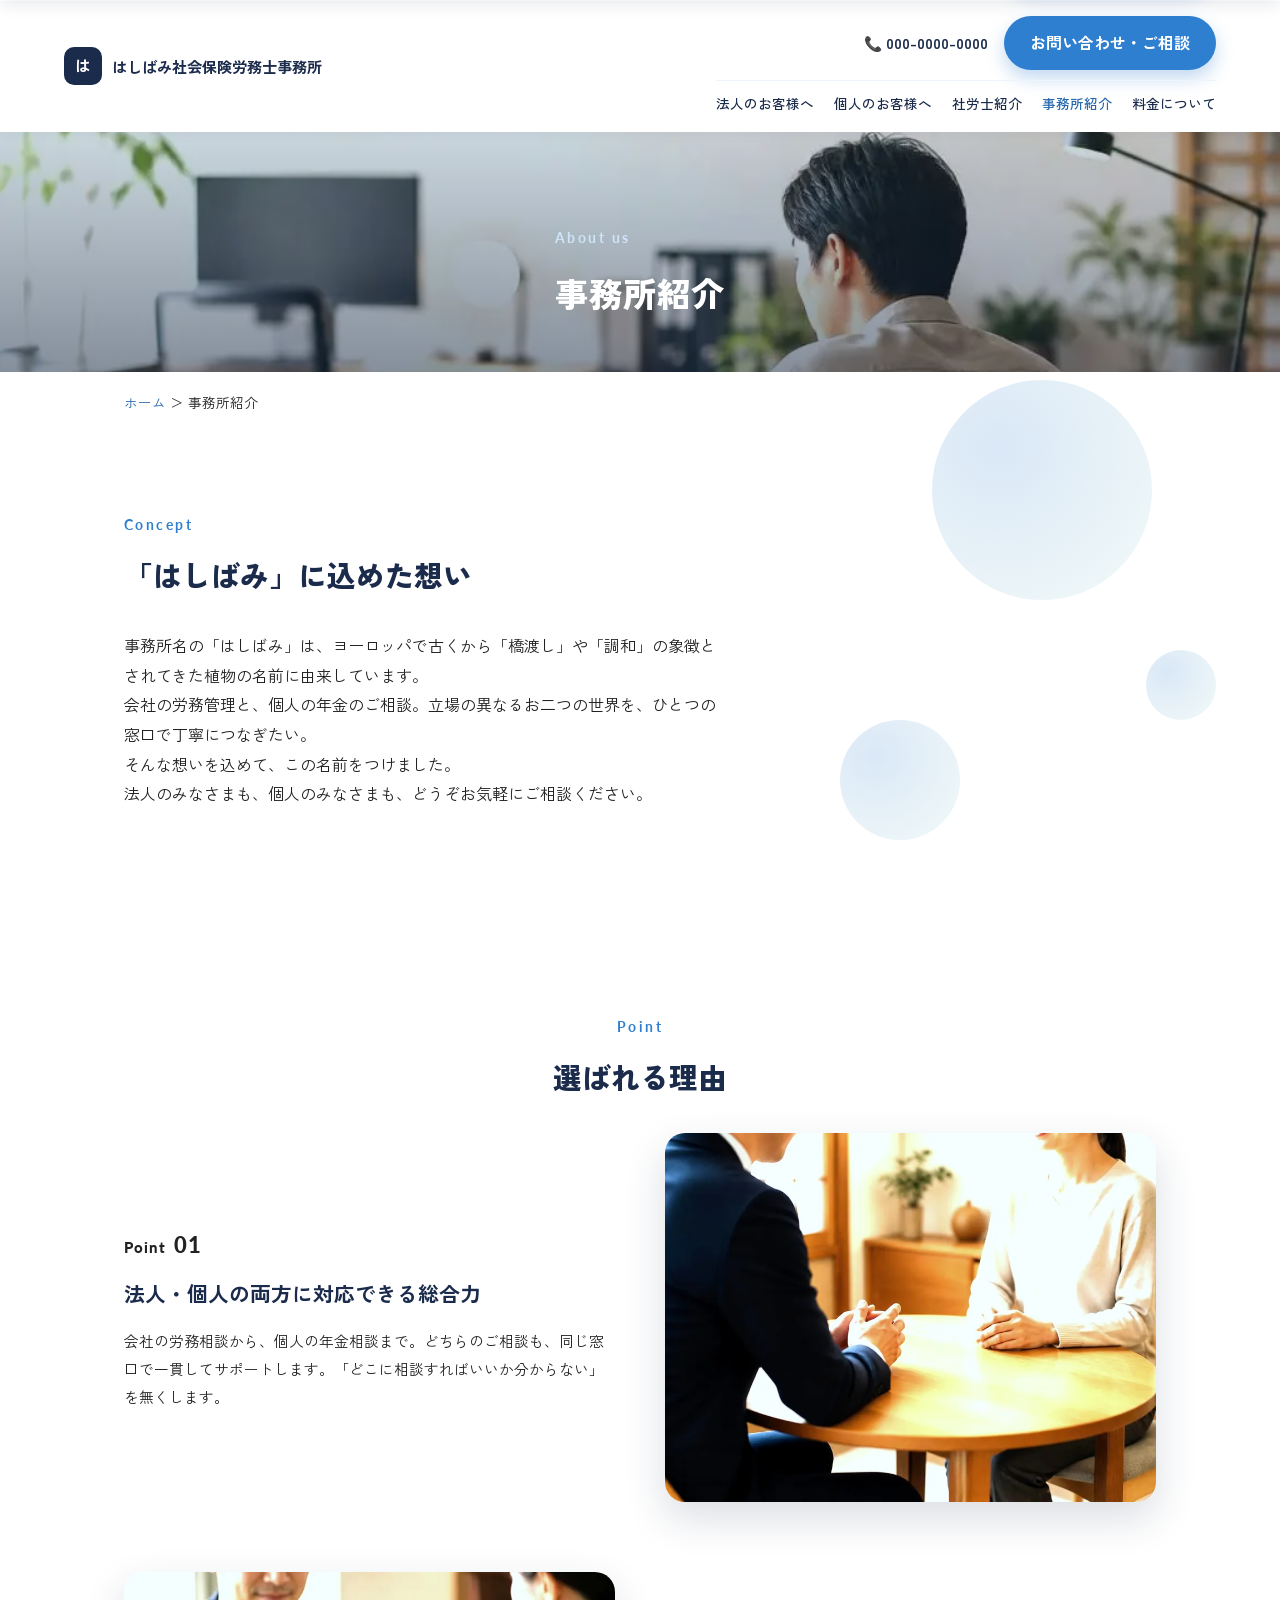
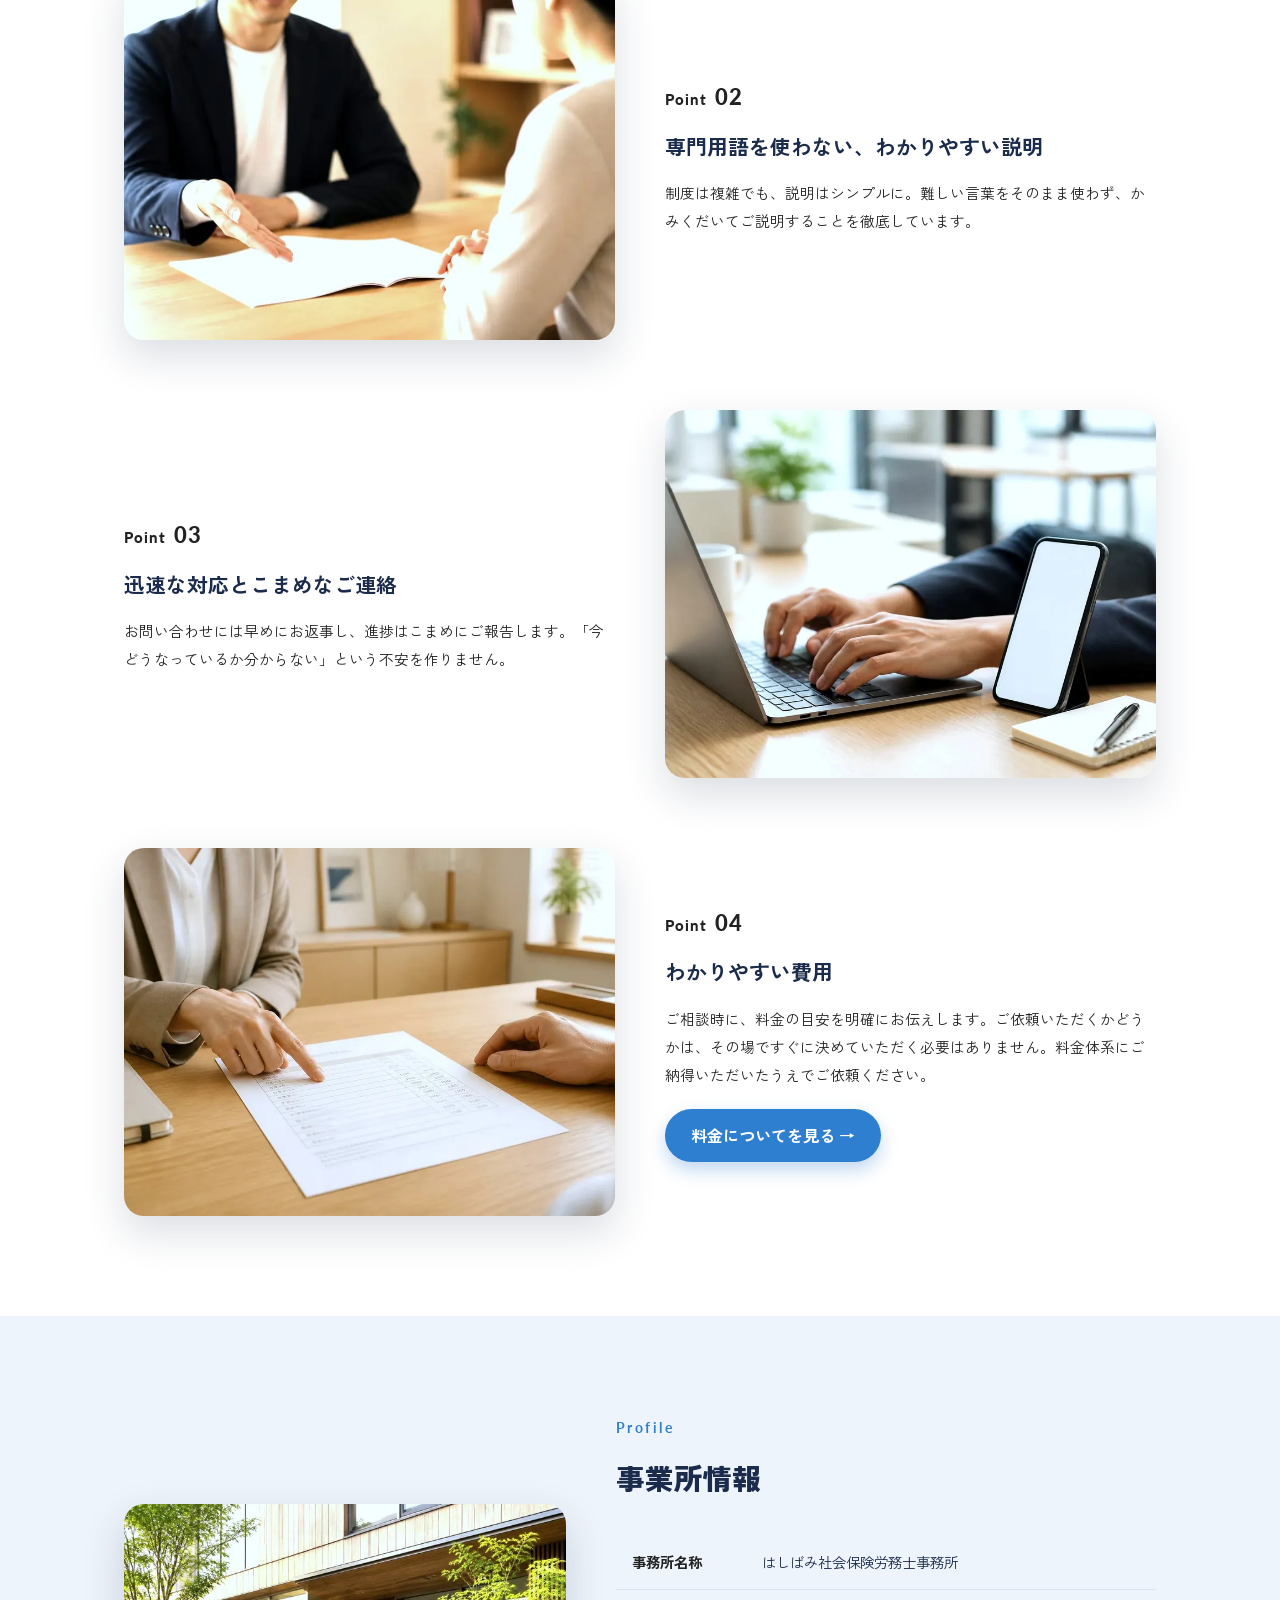
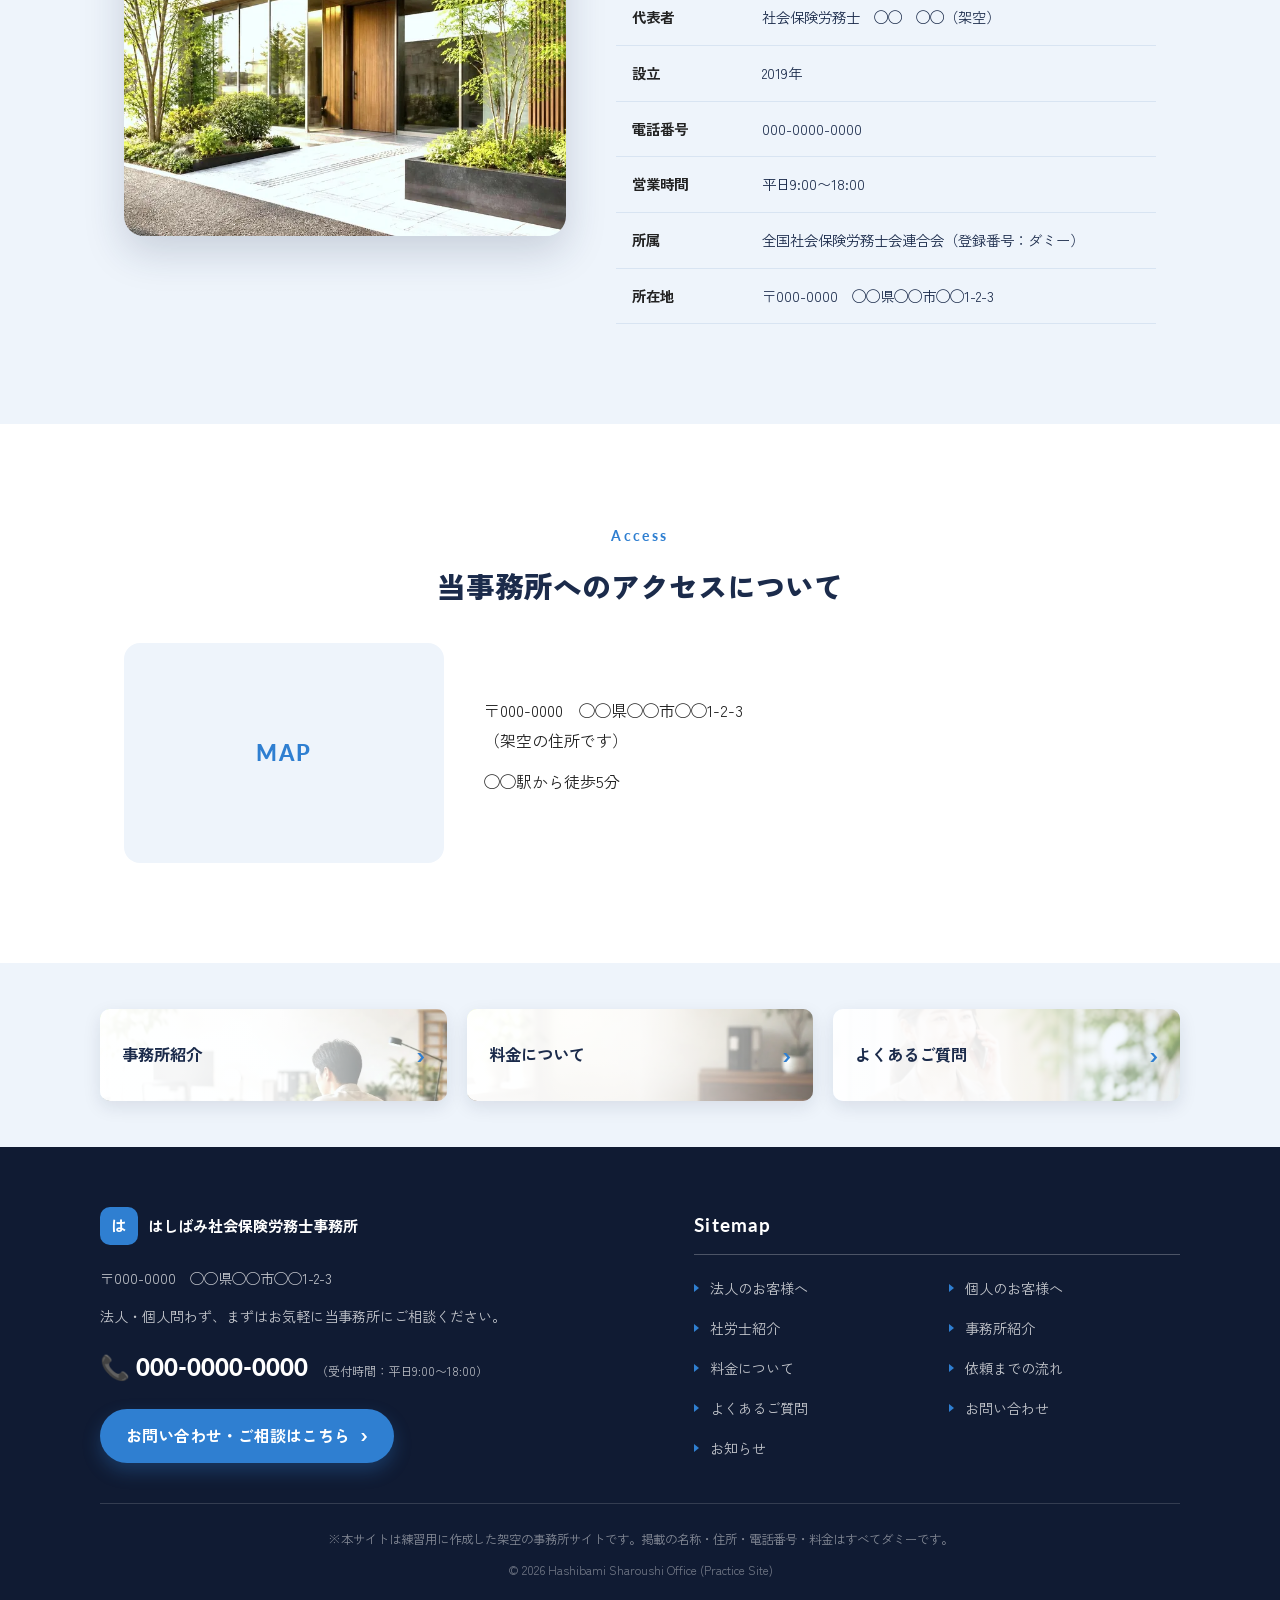
==== commit 518dfcd6: "画像を用途別に最適化しWebPへ変換（4.66MB → 1.06MB / 77%削減） 用途ごとに必要な表示サイズと画質が異なるため、グループ分けして個別に設定： - 全幅バナー(10枚): 1400" ====
--- a/about.html
+++ b/about.html
@@ -56,7 +56,7 @@
 <main>
 
   <section class="page-title-photo">
-    <img src="images/about-photo.jpg" alt="事務所内で働くイメージ" class="bg-photo">
+    <img src="images/about-photo.webp" alt="事務所内で働くイメージ" class="bg-photo">
     <div class="bg-overlay" aria-hidden="true"></div>
     <div class="section-inner">
       <p class="section-eyebrow">About us</p>
@@ -97,7 +97,7 @@
             <h3>法人・個人の両方に対応できる総合力</h3>
             <p>会社の労務相談から、個人の年金相談まで。どちらのご相談も、同じ窓口で一貫してサポートします。「どこに相談すればいいか分からない」を無くします。</p>
           </div>
-          <div class="point-photo"><img src="images/point-1.jpg" alt="法人・個人どちらのご相談にも対応するイメージ"></div>
+          <div class="point-photo"><img src="images/point-1.webp" alt="法人・個人どちらのご相談にも対応するイメージ"></div>
         </div>
         <div class="point-row">
           <div class="point-text">
@@ -105,7 +105,7 @@
             <h3>専門用語を使わない、わかりやすい説明</h3>
             <p>制度は複雑でも、説明はシンプルに。難しい言葉をそのまま使わず、かみくだいてご説明することを徹底しています。</p>
           </div>
-          <div class="point-photo"><img src="images/point-2.jpg" alt="わかりやすく説明するイメージ"></div>
+          <div class="point-photo"><img src="images/point-2.webp" alt="わかりやすく説明するイメージ"></div>
         </div>
         <div class="point-row">
           <div class="point-text">
@@ -113,7 +113,7 @@
             <h3>迅速な対応とこまめなご連絡</h3>
             <p>お問い合わせには早めにお返事し、進捗はこまめにご報告します。「今どうなっているか分からない」という不安を作りません。</p>
           </div>
-          <div class="point-photo"><img src="images/point-3.jpg" alt="迅速に対応するイメージ"></div>
+          <div class="point-photo"><img src="images/point-3.webp" alt="迅速に対応するイメージ"></div>
         </div>
         <div class="point-row">
           <div class="point-text">
@@ -122,7 +122,7 @@
             <p>ご相談時に、料金の目安を明確にお伝えします。ご依頼いただくかどうかは、その場ですぐに決めていただく必要はありません。料金体系にご納得いただいたうえでご依頼ください。</p>
             <a href="pricing.html" class="btn btn-primary point-cta">料金についてを見る →</a>
           </div>
-          <div class="point-photo"><img src="images/point-4.jpg" alt="わかりやすい費用のイメージ"></div>
+          <div class="point-photo"><img src="images/point-4.webp" alt="わかりやすい費用のイメージ"></div>
         </div>
       </div>
     </div>
@@ -132,7 +132,7 @@
   <section class="office-info">
     <div class="section-inner office-info-inner">
       <div class="office-visual">
-        <img src="images/office-photo.jpg" alt="事務所外観のイメージ">
+        <img src="images/office-photo.webp" alt="事務所外観のイメージ">
       </div>
       <div class="office-table-wrap">
         <p class="section-eyebrow">Profile</p>
@@ -172,17 +172,17 @@
 <section class="footer-banners">
   <div class="footer-banner-inner">
     <a href="about.html" class="footer-banner">
-      <img src="images/about-photo.jpg" alt="">
+      <img src="images/about-photo.webp" alt="">
       <span class="footer-banner-label">事務所紹介</span>
       <span class="footer-banner-arrow">›</span>
     </a>
     <a href="pricing.html" class="footer-banner">
-      <img src="images/pricing-photo.jpg" alt="">
+      <img src="images/pricing-photo.webp" alt="">
       <span class="footer-banner-label">料金について</span>
       <span class="footer-banner-arrow">›</span>
     </a>
     <a href="question.html" class="footer-banner">
-      <img src="images/question-photo.jpg" alt="">
+      <img src="images/question-photo.webp" alt="">
       <span class="footer-banner-label">よくあるご質問</span>
       <span class="footer-banner-arrow">›</span>
     </a>
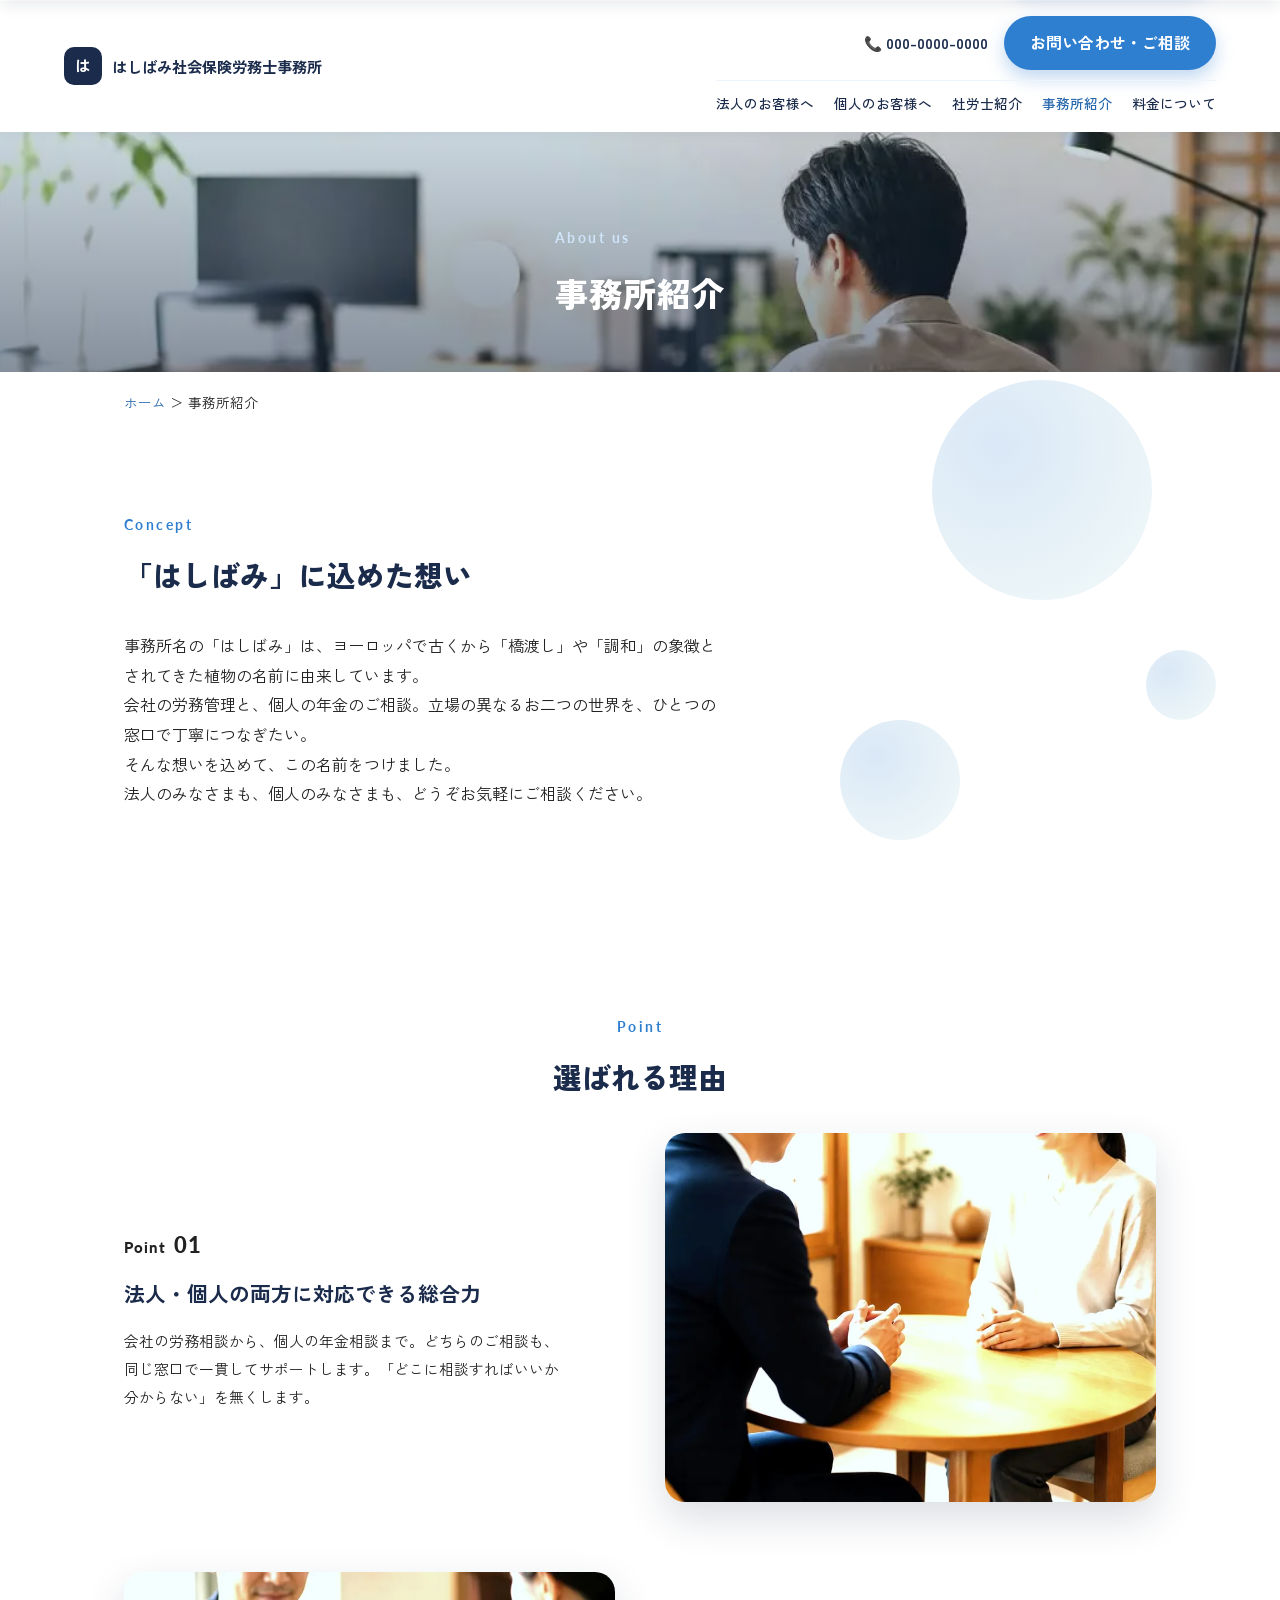
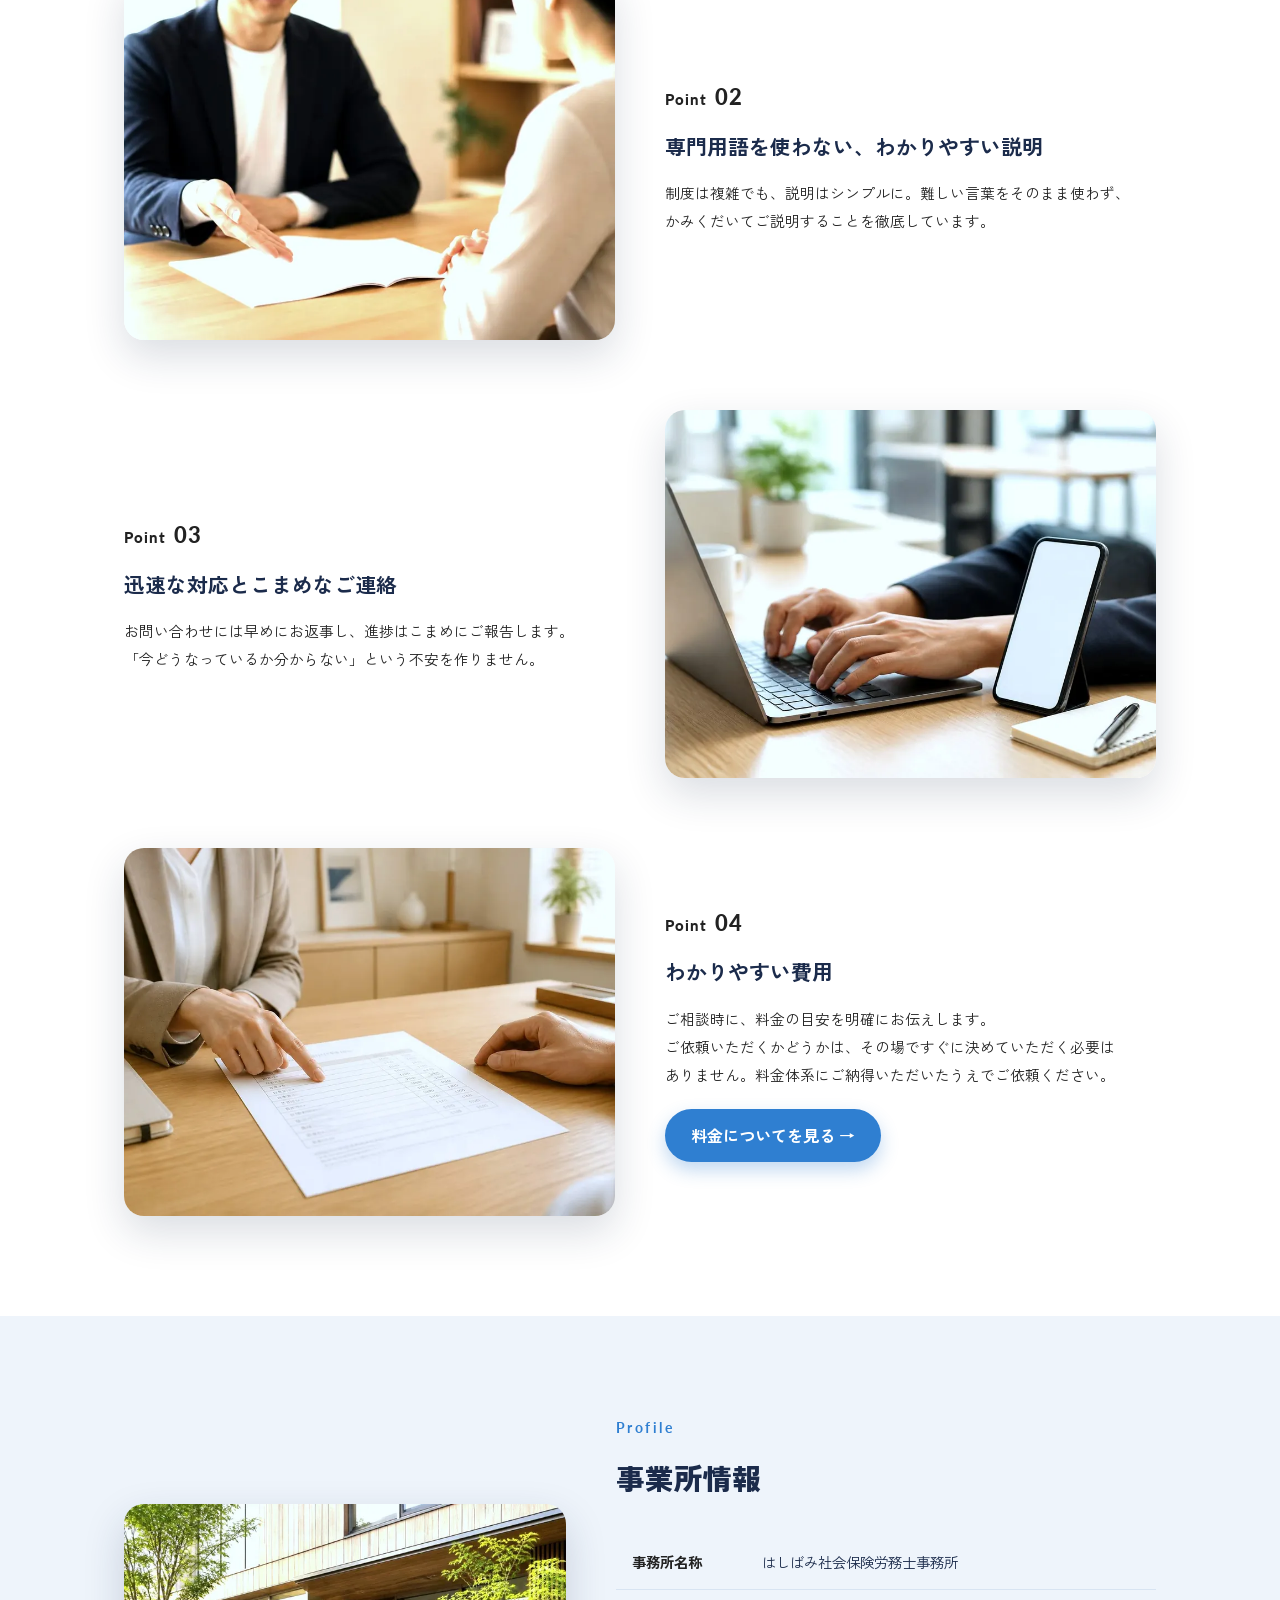
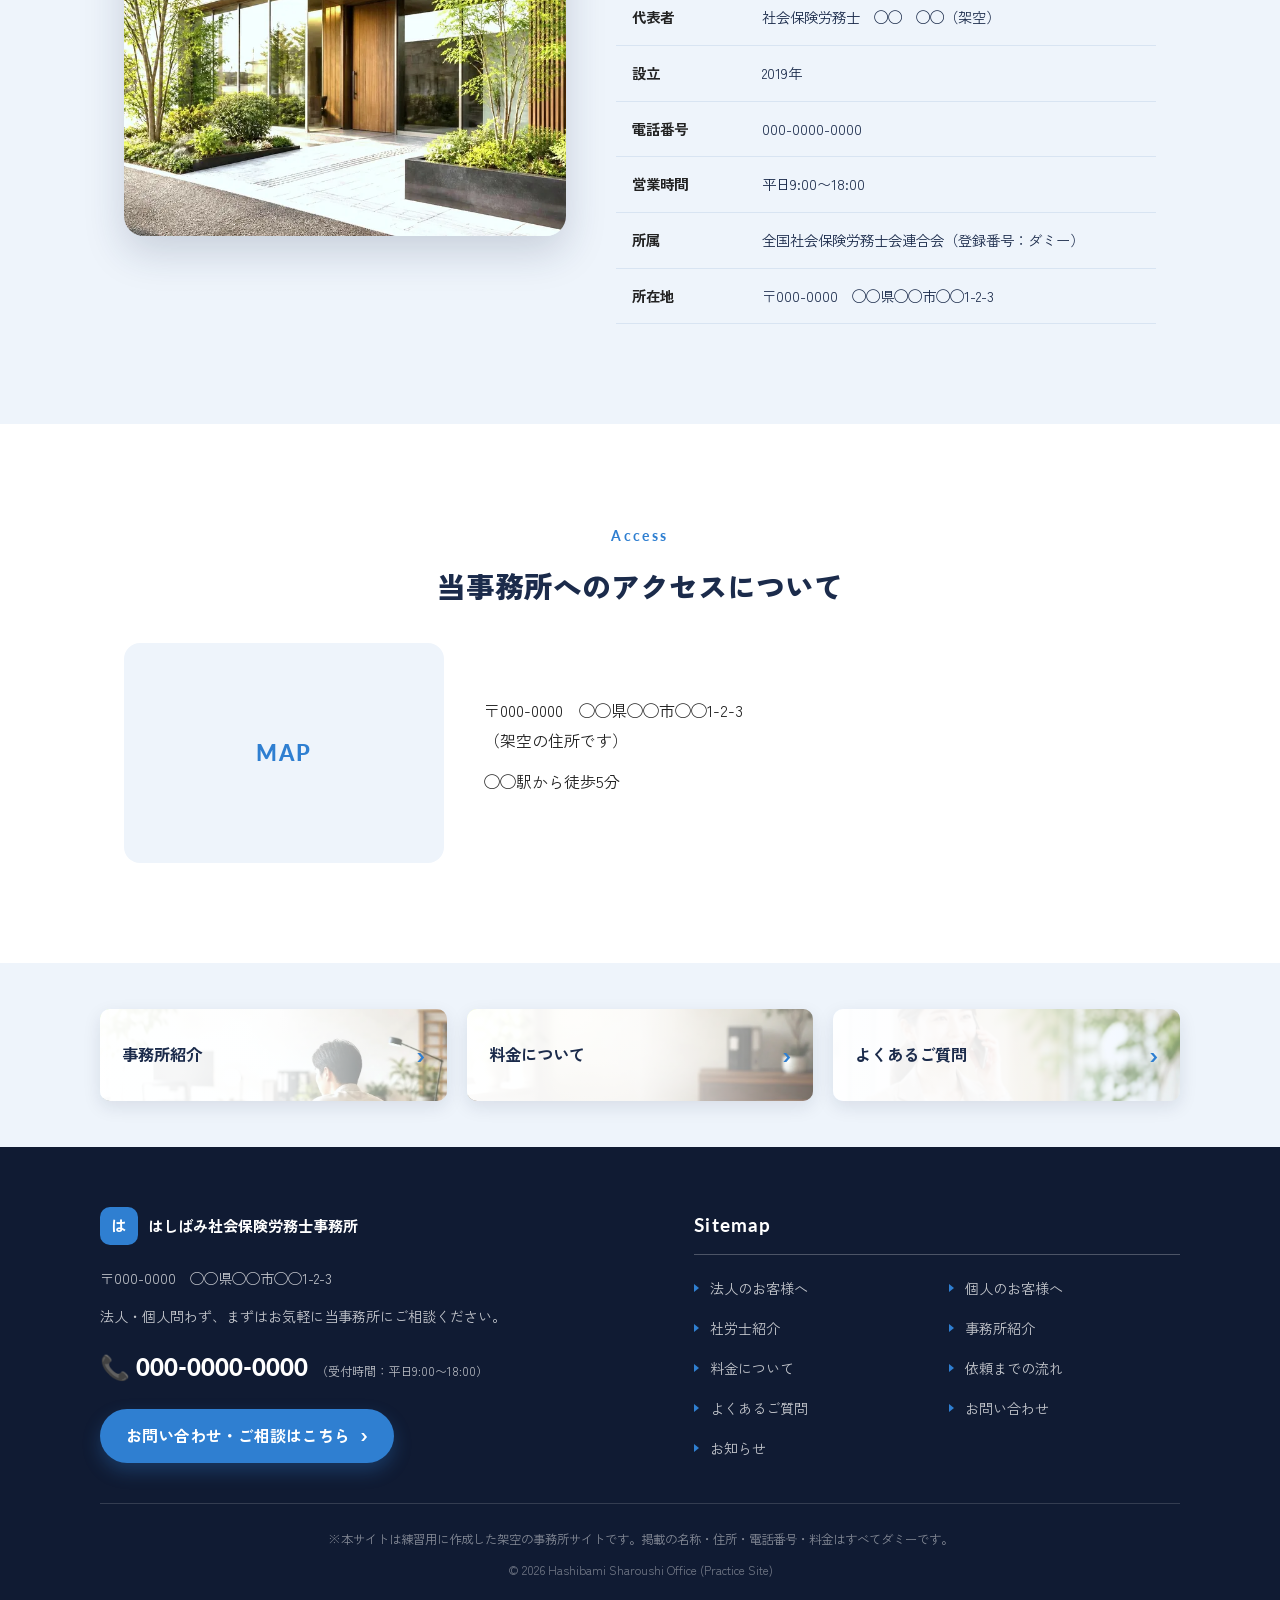
==== commit 51cbbe24: "スマホ表示の崩れを修正（追従ヘッダーの重なり・日本語の改行位置・表の折り返し） 【重大】追従ヘッダーがスマホでナビを表示したまま崩れていた問題を修正   原因はCSSの詳細度。.site-header" ====
--- a/about.html
+++ b/about.html
@@ -5,6 +5,18 @@
 <meta name="viewport" content="width=device-width, initial-scale=1.0">
 <title>事務所紹介｜はしばみ社会保険労務士事務所</title>
 <meta name="description" content="はしばみ社会保険労務士事務所の由来・強み・事業所情報のご案内です。（本サイトは練習用に作成した架空の事務所サイトです）">
+<!-- OGP / favicon -->
+<link rel="icon" type="image/png" sizes="32x32" href="favicon-32.png">
+<link rel="apple-touch-icon" href="apple-touch-icon.png">
+<meta property="og:type" content="article">
+<meta property="og:site_name" content="はしばみ社会保険労務士事務所">
+<meta property="og:title" content="事務所紹介｜はしばみ社会保険労務士事務所">
+<meta property="og:description" content="はしばみ社会保険労務士事務所の由来・強み・事業所情報のご案内です。（本サイトは練習用に作成した架空の事務所サイトです）">
+<meta property="og:url" content="https://katsumi-h.github.io/hashibami-sharoushi-site/about.html">
+<meta property="og:image" content="https://katsumi-h.github.io/hashibami-sharoushi-site/images/ogp.jpg">
+<meta property="og:locale" content="ja_JP">
+<meta name="twitter:card" content="summary_large_image">
+<!-- /OGP -->
 <link rel="preconnect" href="https://fonts.googleapis.com">
 <link href="https://fonts.googleapis.com/css2?family=Zen+Kaku+Gothic+New:wght@400;500;700;900&family=Lato:wght@400;700;900&display=swap" rel="stylesheet">
 <link rel="stylesheet" href="style.css">
@@ -102,7 +114,7 @@
         <div class="point-row">
           <div class="point-text">
             <p class="point-eyebrow">Point <span class="point-num">02</span></p>
-            <h3>専門用語を使わない、わかりやすい説明</h3>
+            <h3>専門用語を使わない、<br class="br-sp">わかりやすい説明</h3>
             <p>制度は複雑でも、説明はシンプルに。難しい言葉をそのまま使わず、かみくだいてご説明することを徹底しています。</p>
           </div>
           <div class="point-photo"><img src="images/point-2.webp" alt="わかりやすく説明するイメージ"></div>
@@ -197,7 +209,7 @@
         <span class="logo-text">はしばみ社会保険労務士事務所</span>
       </div>
       <p class="footer-address">〒000-0000　◯◯県◯◯市◯◯1-2-3</p>
-      <p class="footer-lead">法人・個人問わず、まずはお気軽に当事務所にご相談ください。</p>
+      <p class="footer-lead">法人・個人問わず、<br class="br-sp">まずはお気軽に当事務所にご相談ください。</p>
       <p class="footer-tel">📞 000-0000-0000<span class="footer-hours">（受付時間：平日9:00〜18:00）</span></p>
       <a href="contact.html" class="btn btn-primary footer-cta">お問い合わせ・ご相談はこちら<span class="arrow">›</span></a>
     </div>
--- a/style.css
+++ b/style.css
@@ -41,6 +41,25 @@
 }
 .center { text-align: center; }
 .section-eyebrow.center, .section-title.center { text-align: center; }
+
+/* 日本語の改行を文節単位にする。
+   「わかりやすい説／明」のように語の途中で折り返したり、
+   「を、」だけが1行に残るのを防ぐ。
+   非対応ブラウザでは従来どおりの折り返しになるだけで、崩れない。 */
+h1, h2, h3,
+.hero-title-sp, .concept-text, .worry-lead, .worry-list li,
+.intro-text p, .point-text p, .footer-lead,
+.faq-question, .faq-answer p, .flow-body p, .news-list li {
+  word-break: auto-phrase;
+}
+
+/* スマホのときだけ改行させたい箇所に使う（見出しの折り返し位置の調整用）。
+   文節が複数ある見出しは auto-phrase だけでは狙った位置で折り返らないため、
+   読点の直後などに明示的に入れる。 */
+.br-sp { display: none; }
+@media (max-width: 720px) {
+  .br-sp { display: inline; }
+}
 
 /* Buttons */
 .btn {
@@ -404,6 +423,13 @@
   text-align: left; padding: 14px 16px; border-bottom: 1px solid #d8e4f2; font-size: 0.9rem;
 }
 .office-table th { width: 130px; color: var(--text-sub); font-weight: 700; }
+
+/* スマホでは横幅が足りず「はしばみ社会保険労務士事務所」が2行に折り返してしまうため、
+   見出し列を細く・文字を小さくして1行に収める */
+@media (max-width: 720px) {
+  .office-table th, .office-table td { padding: 12px 8px; font-size: 0.8rem; }
+  .office-table th { width: 92px; }
+}
 
 /* Access */
 .access { padding: 100px 0; }
@@ -440,6 +466,19 @@
 
 @media (max-width: 720px) {
   .nav, .header-top-row { display: none; }
+  /* .site-header-compact .nav（詳細度0,2,0）が上の .nav（0,1,0）に勝つため、
+     同じ詳細度で明示的に打ち消す。これが無いとスマホでナビが出たままになる */
+  .site-header-compact .nav { display: none; }
+  /* ロゴ＋CTAボタンだけの1行に収める（ボタンが画面外に出ないように） */
+  .site-header-compact .header-inner { padding: 10px 16px; gap: 12px; }
+  .site-header-compact .logo { flex-shrink: 1; min-width: 0; }
+  .site-header-compact .logo-mark { width: 32px; height: 32px; font-size: 0.9rem; }
+  .site-header-compact .logo-text {
+    font-size: 0.8rem;
+    overflow: hidden; text-overflow: ellipsis; white-space: nowrap;
+  }
+  .site-header-compact .btn { padding: 9px 14px; font-size: 0.76rem; }
+
   .nav.is-open {
     display: flex; flex-direction: column;
     position: absolute; top: 100%; left: 0; right: 0;
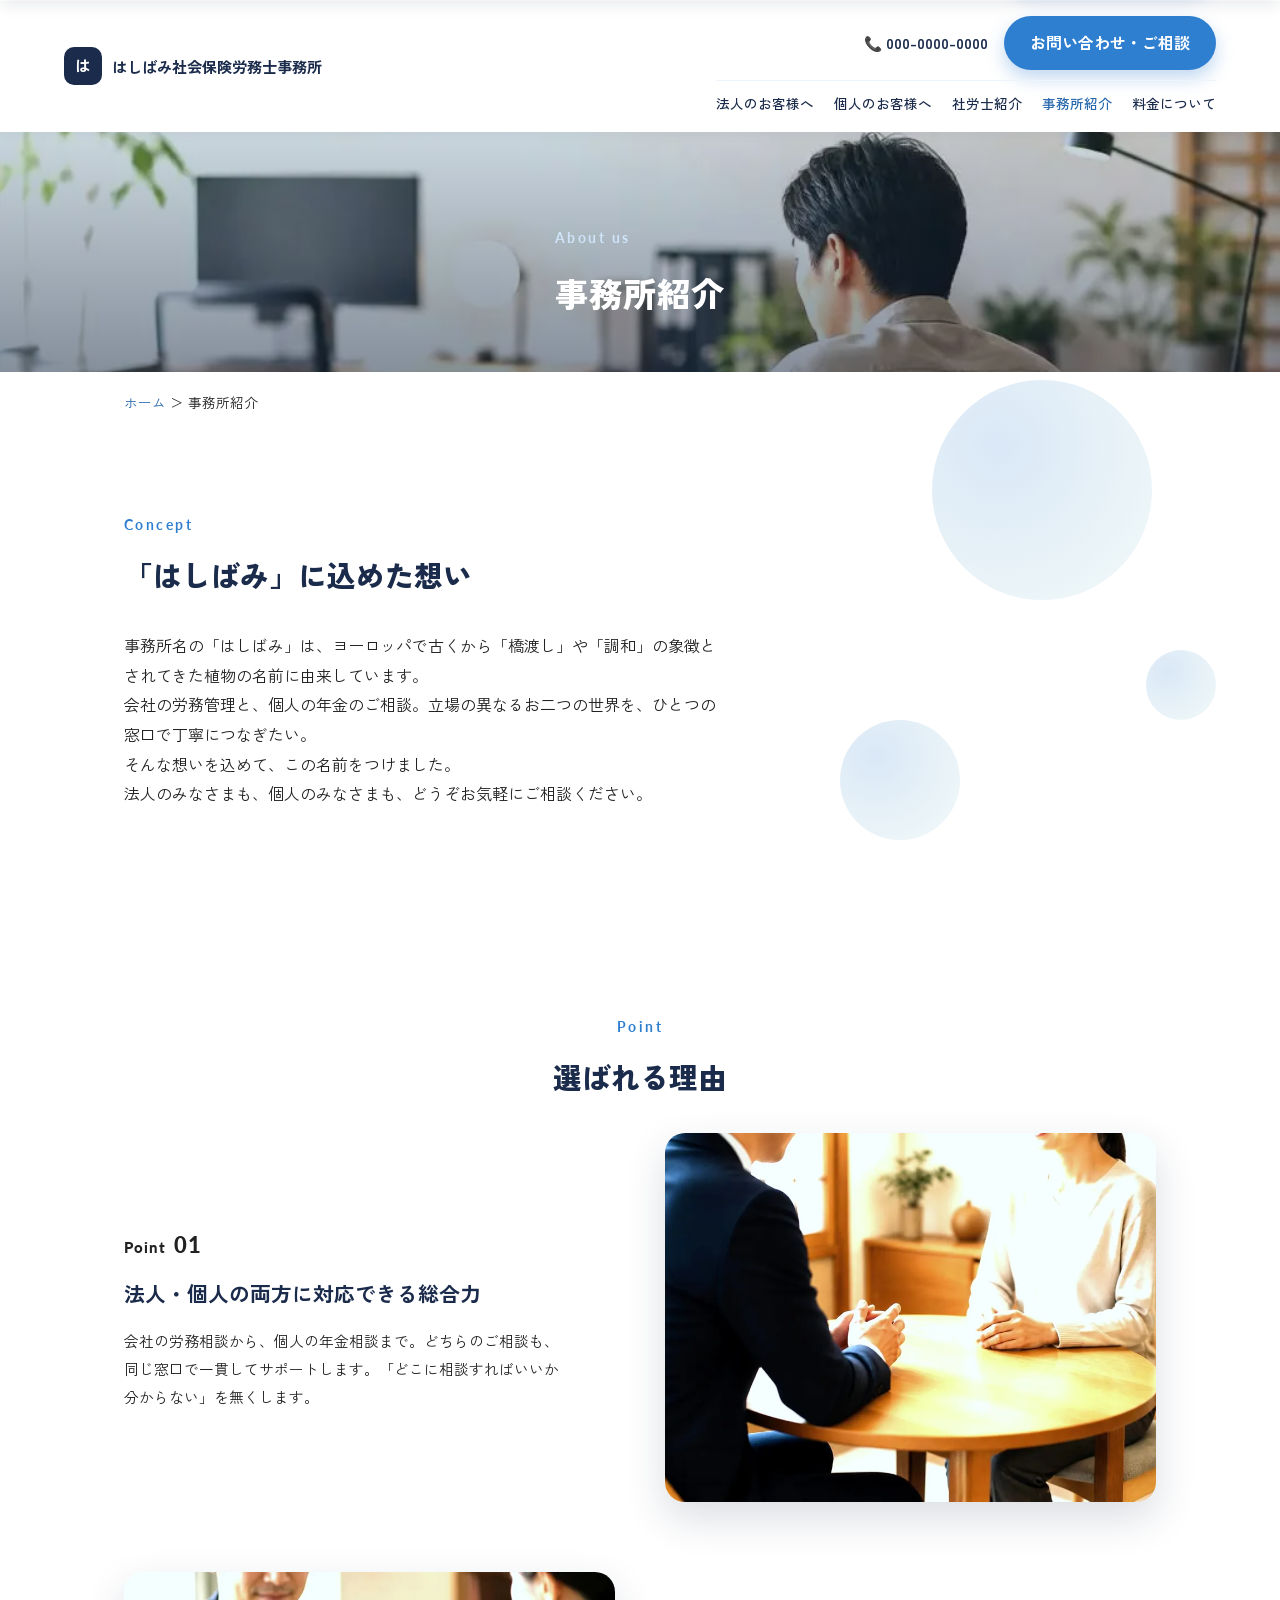
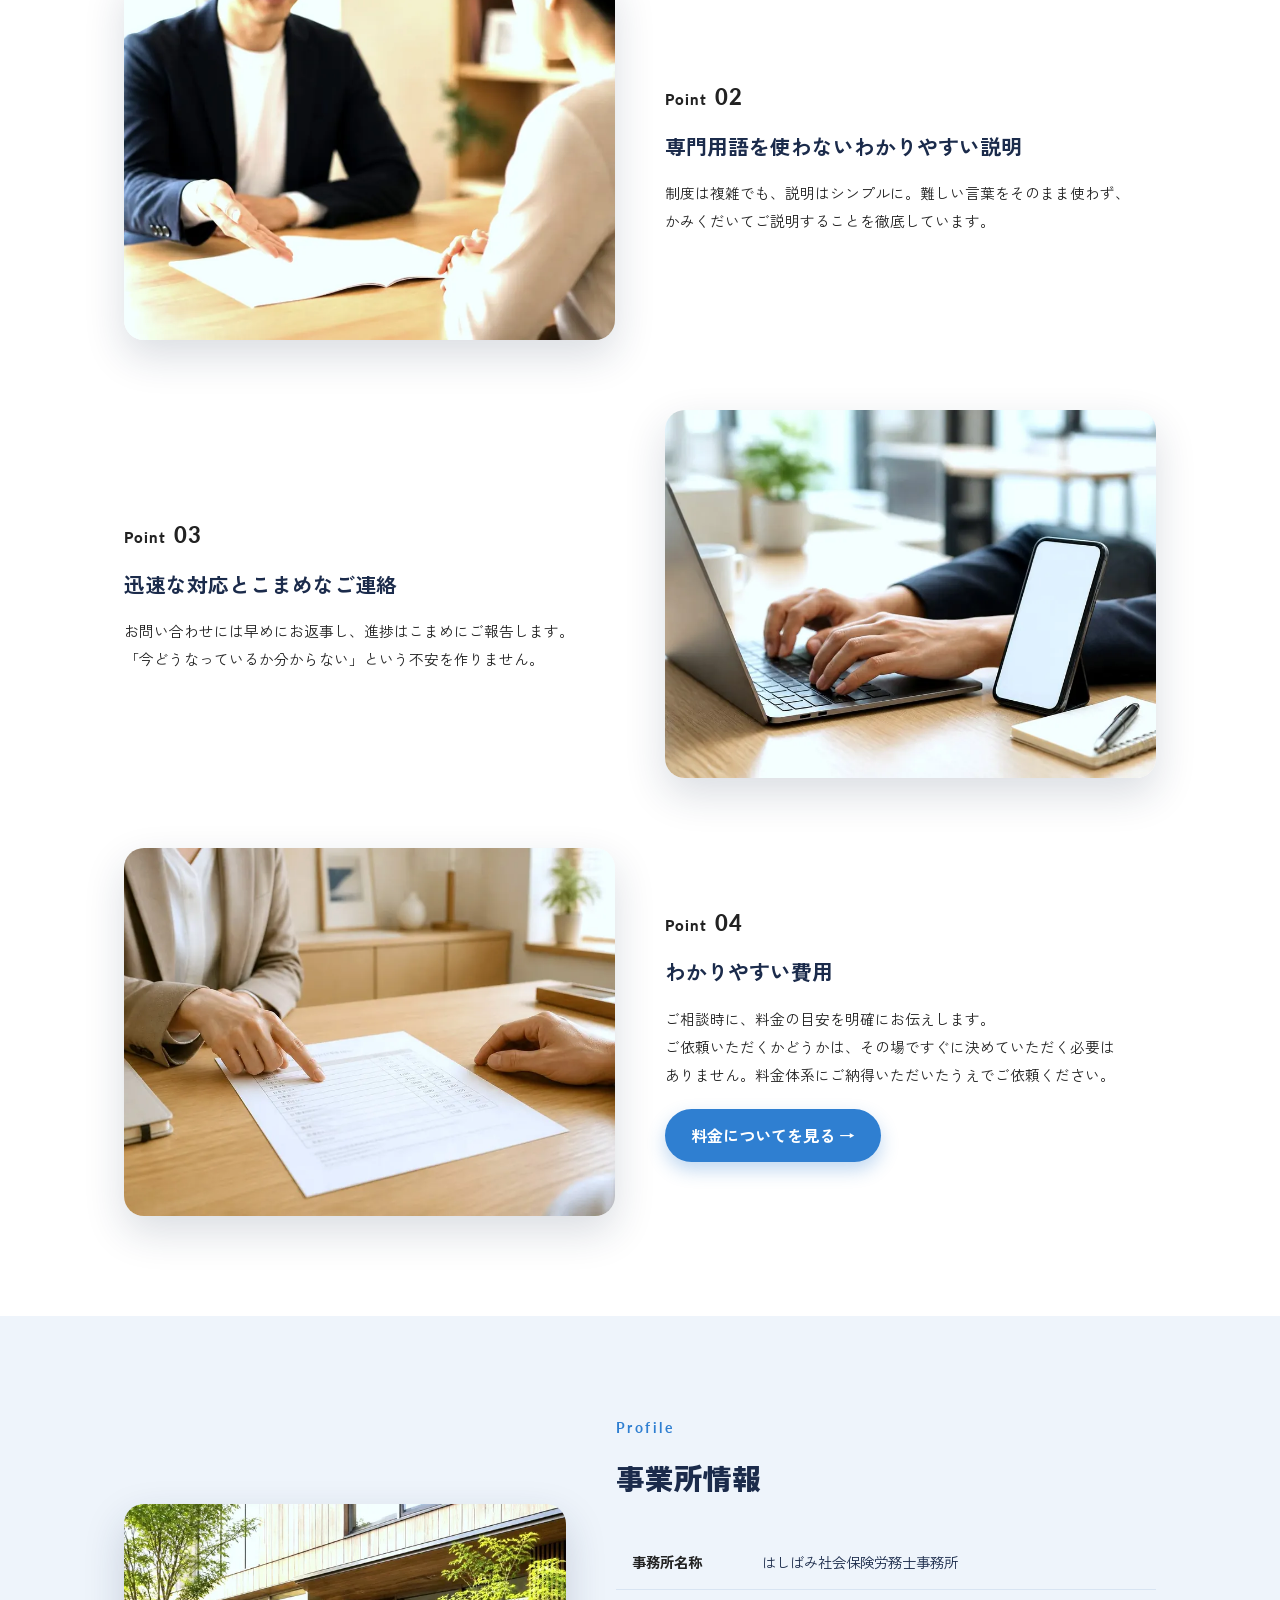
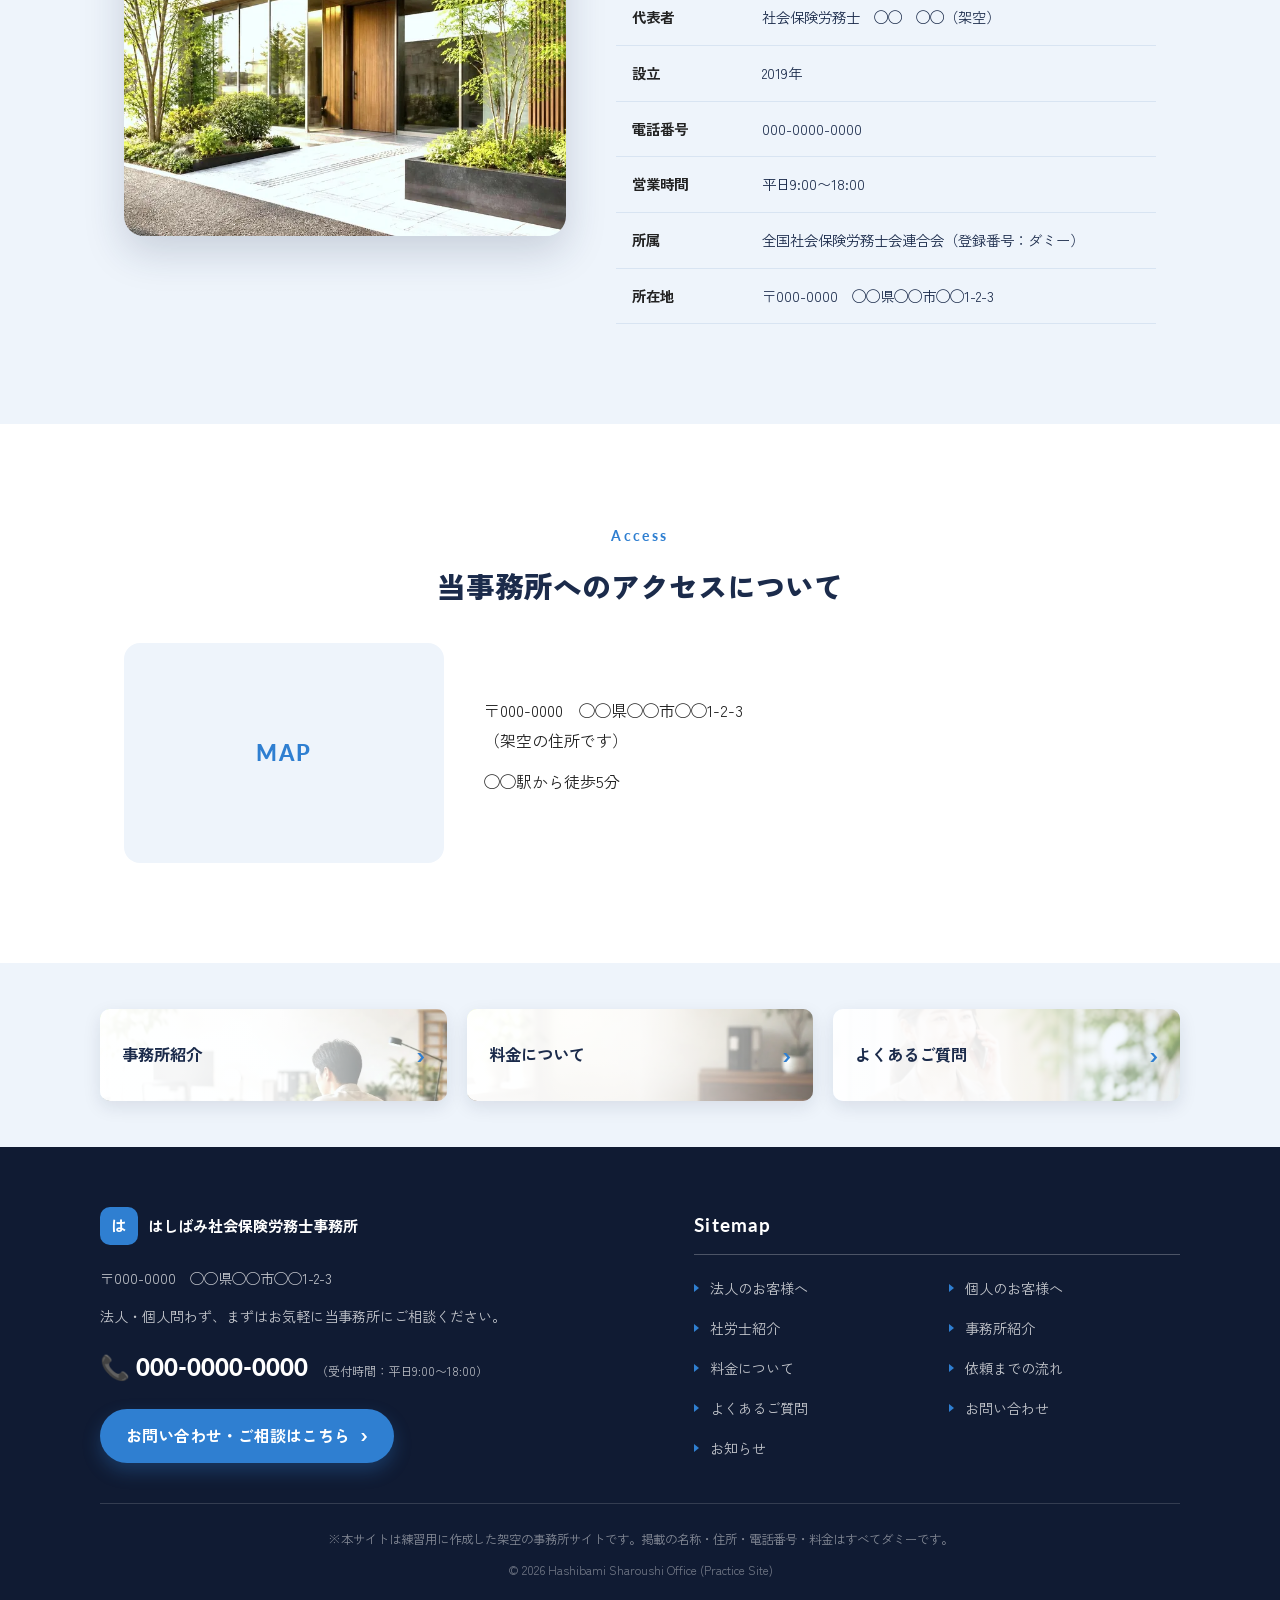
==== commit 24bd5be4: "スマホ表示の改善（追従ヘッダーのハンバーガー化・FV文字色・改行位置） 【追従ヘッダー】スマホではハンバーガーメニューに変更   - CTAボタンを非表示にし、ロゴ＋ハンバーガーの構成に   - 導線" ====
--- a/about.html
+++ b/about.html
@@ -54,14 +54,18 @@
       <span class="logo-mark">は</span>
       <span class="logo-text">はしばみ社会保険労務士事務所</span>
     </a>
-    <nav class="nav">
+    <nav class="nav" id="navCompact">
       <a href="corporate.html">法人のお客様へ</a>
       <a href="personal.html">個人のお客様へ</a>
       <a href="staff.html">社労士紹介</a>
       <a href="about.html" class="is-current">事務所紹介</a>
       <a href="pricing.html">料金について</a>
+      <a href="contact.html" class="nav-sp-only">お問い合わせ</a>
     </nav>
     <a href="contact.html" class="btn btn-primary">お問い合わせ・ご相談</a>
+    <button class="hamburger" id="hamburgerCompact" aria-label="メニューを開く" aria-expanded="false">
+      <span></span><span></span><span></span>
+    </button>
   </div>
 </header>
 
@@ -114,7 +118,7 @@
         <div class="point-row">
           <div class="point-text">
             <p class="point-eyebrow">Point <span class="point-num">02</span></p>
-            <h3>専門用語を使わない、<br class="br-sp">わかりやすい説明</h3>
+            <h3>専門用語を使わないわかりやすい説明</h3>
             <p>制度は複雑でも、説明はシンプルに。難しい言葉をそのまま使わず、かみくだいてご説明することを徹底しています。</p>
           </div>
           <div class="point-photo"><img src="images/point-2.webp" alt="わかりやすく説明するイメージ"></div>
--- a/style.css
+++ b/style.css
@@ -137,6 +137,8 @@
   display: flex; align-items: center; justify-content: space-between; gap: 24px;
 }
 .site-header-compact .nav { display: flex; gap: 20px; }
+/* スマホのメニュー内にだけ出す項目（PCではCTAボタンがあるので隠す） */
+.nav-sp-only { display: none; }
 .site-header-compact .nav a { font-weight: 500; font-size: 0.85rem; white-space: nowrap; }
 .site-header-compact .nav a:hover, .site-header-compact .nav a.is-current { color: var(--blue-dark); }
 .site-header-compact .btn { flex-shrink: 0; }
@@ -447,10 +449,15 @@
 @media (max-width: 900px) {
   .hero-vertical { display: none; }
   .hero-photo-zone { display: flex; align-items: center; padding: 0 24px; height: 280px; }
+  /* 明るい写真の上に白文字だと沈むため、PC版の縦書きと同じ
+     「濃紺の文字＋白いフチ」に統一して視認性を上げる */
   .hero-title-sp {
     display: block; position: relative; z-index: 1;
-    color: #fff; font-size: 1.5rem; font-weight: 900;
-    text-shadow: 0 2px 16px rgba(0,0,0,0.6), 0 1px 5px rgba(0,0,0,0.65);
+    color: var(--navy); font-size: 1.5rem; font-weight: 900;
+    text-shadow:
+      0 0 18px rgba(255,255,255,0.95),
+      0 0 10px rgba(255,255,255,0.95),
+      0 0 4px rgba(255,255,255,0.9);
   }
   .hero-wave { top: 200px; }
   .hero-concept-inner { padding-left: 24px; }
@@ -459,6 +466,8 @@
   .office-info-inner { grid-template-columns: 1fr; }
   .office-visual { max-width: 260px; margin: 0 auto; }
   .points-list { gap: 40px; }
+  /* 「専門用語を使わないわかりやすい説明」が1行に収まるサイズにする */
+  .point-text h3 { font-size: 1.1rem; }
   .point-row, .point-row:nth-child(even) { flex-direction: column; align-items: stretch; gap: 20px; }
   .access-inner { flex-direction: column; }
   .access-map { width: 100%; }
@@ -469,15 +478,18 @@
   /* .site-header-compact .nav（詳細度0,2,0）が上の .nav（0,1,0）に勝つため、
      同じ詳細度で明示的に打ち消す。これが無いとスマホでナビが出たままになる */
   .site-header-compact .nav { display: none; }
-  /* ロゴ＋CTAボタンだけの1行に収める（ボタンが画面外に出ないように） */
+  /* スマホの追従ヘッダーは「ロゴ＋ハンバーガー」だけにする。
+     お問い合わせはメニューの中に入れるので、CTAボタンは非表示にする */
+  .site-header-compact .btn { display: none; }
   .site-header-compact .header-inner { padding: 10px 16px; gap: 12px; }
   .site-header-compact .logo { flex-shrink: 1; min-width: 0; }
   .site-header-compact .logo-mark { width: 32px; height: 32px; font-size: 0.9rem; }
   .site-header-compact .logo-text {
-    font-size: 0.8rem;
+    font-size: 0.85rem;
     overflow: hidden; text-overflow: ellipsis; white-space: nowrap;
   }
-  .site-header-compact .btn { padding: 9px 14px; font-size: 0.76rem; }
+  /* メニューを開いたときだけ現れる「お問い合わせ」（PCではボタンがあるので不要） */
+  .nav-sp-only { display: block; }
 
   .nav.is-open {
     display: flex; flex-direction: column;
